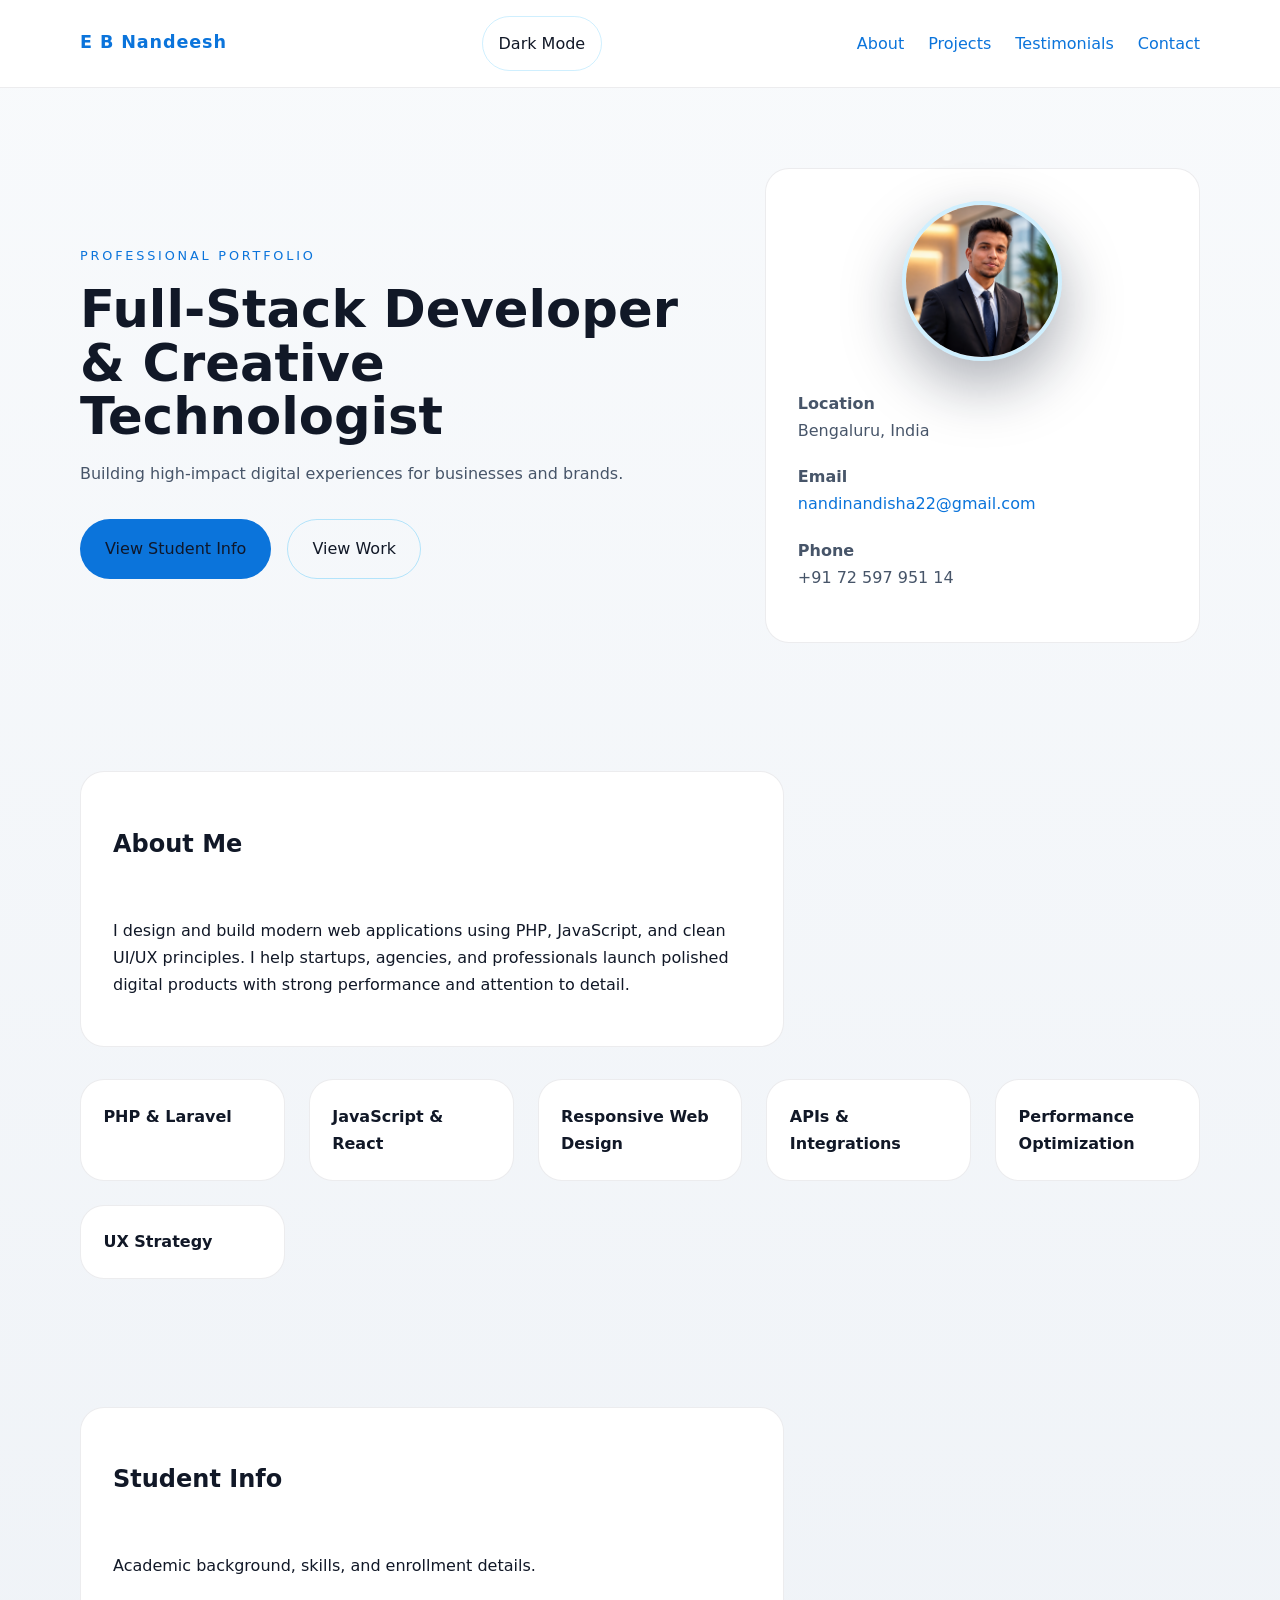
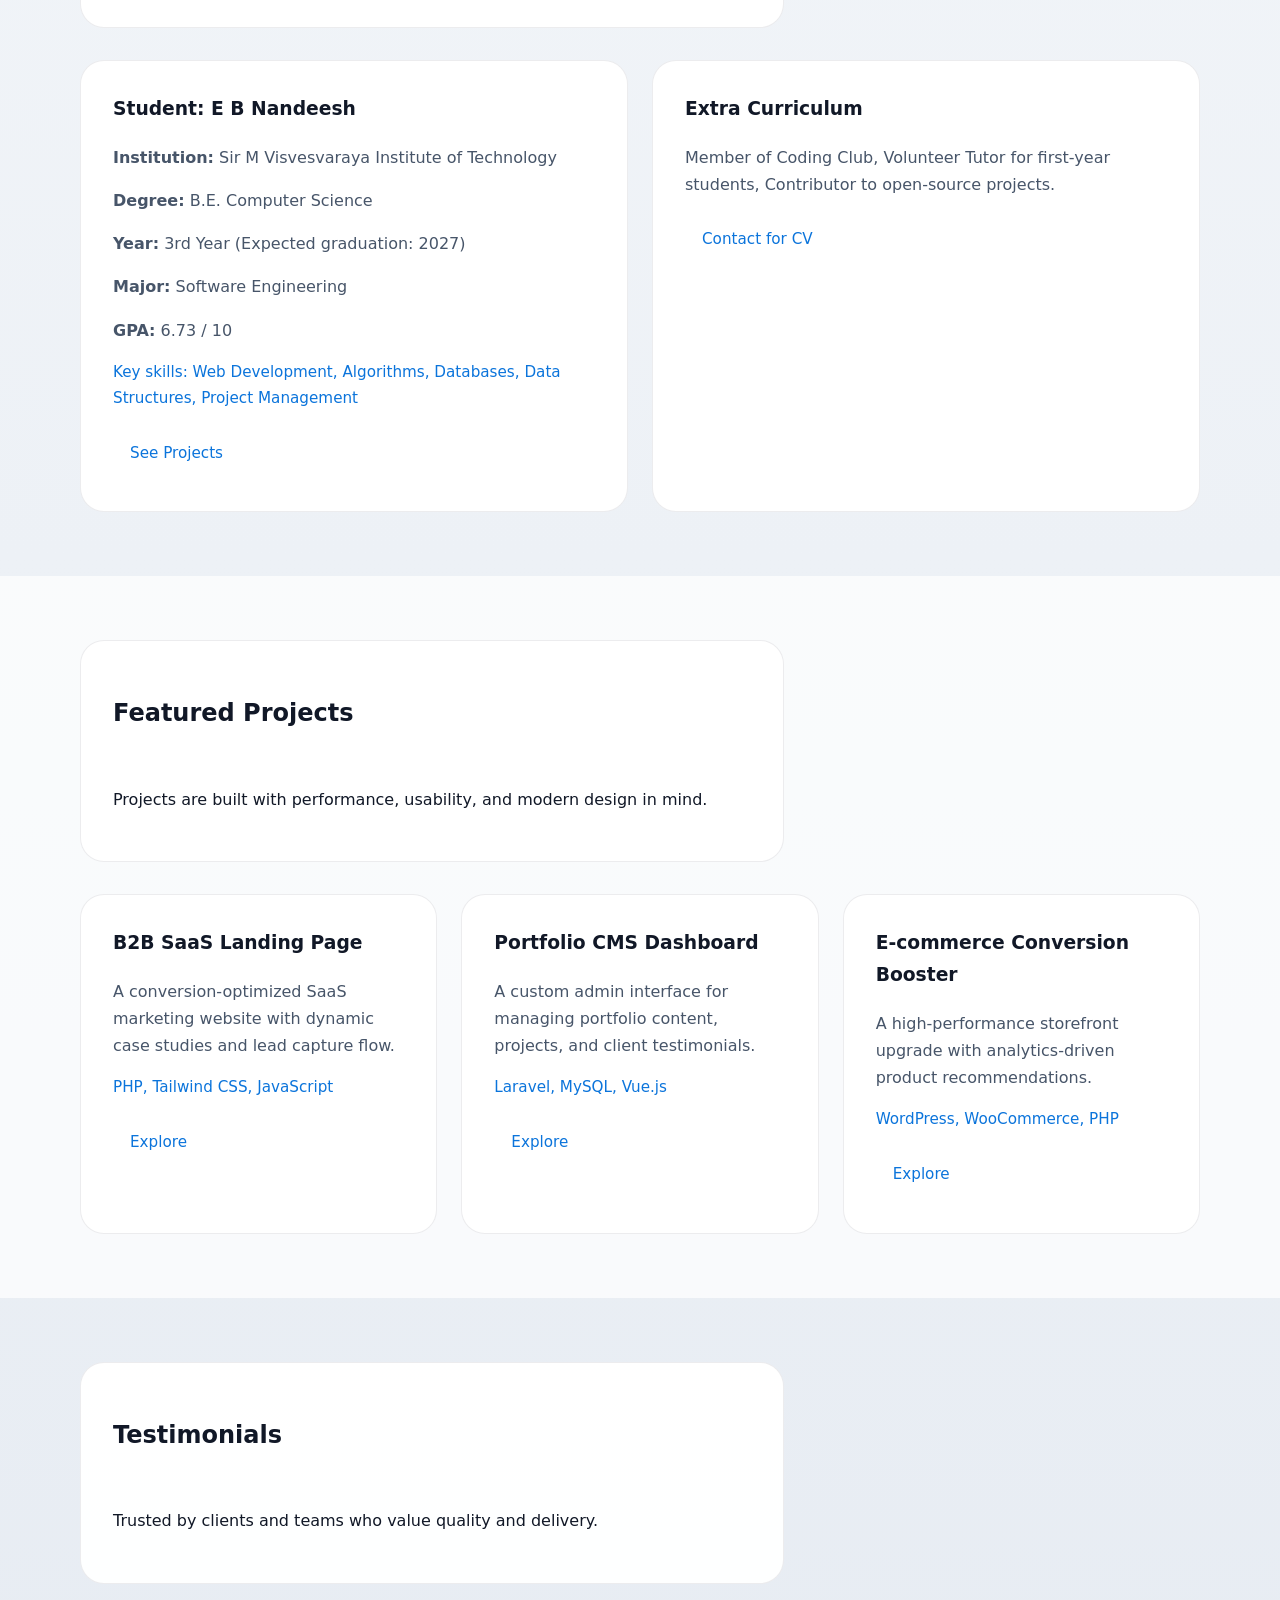
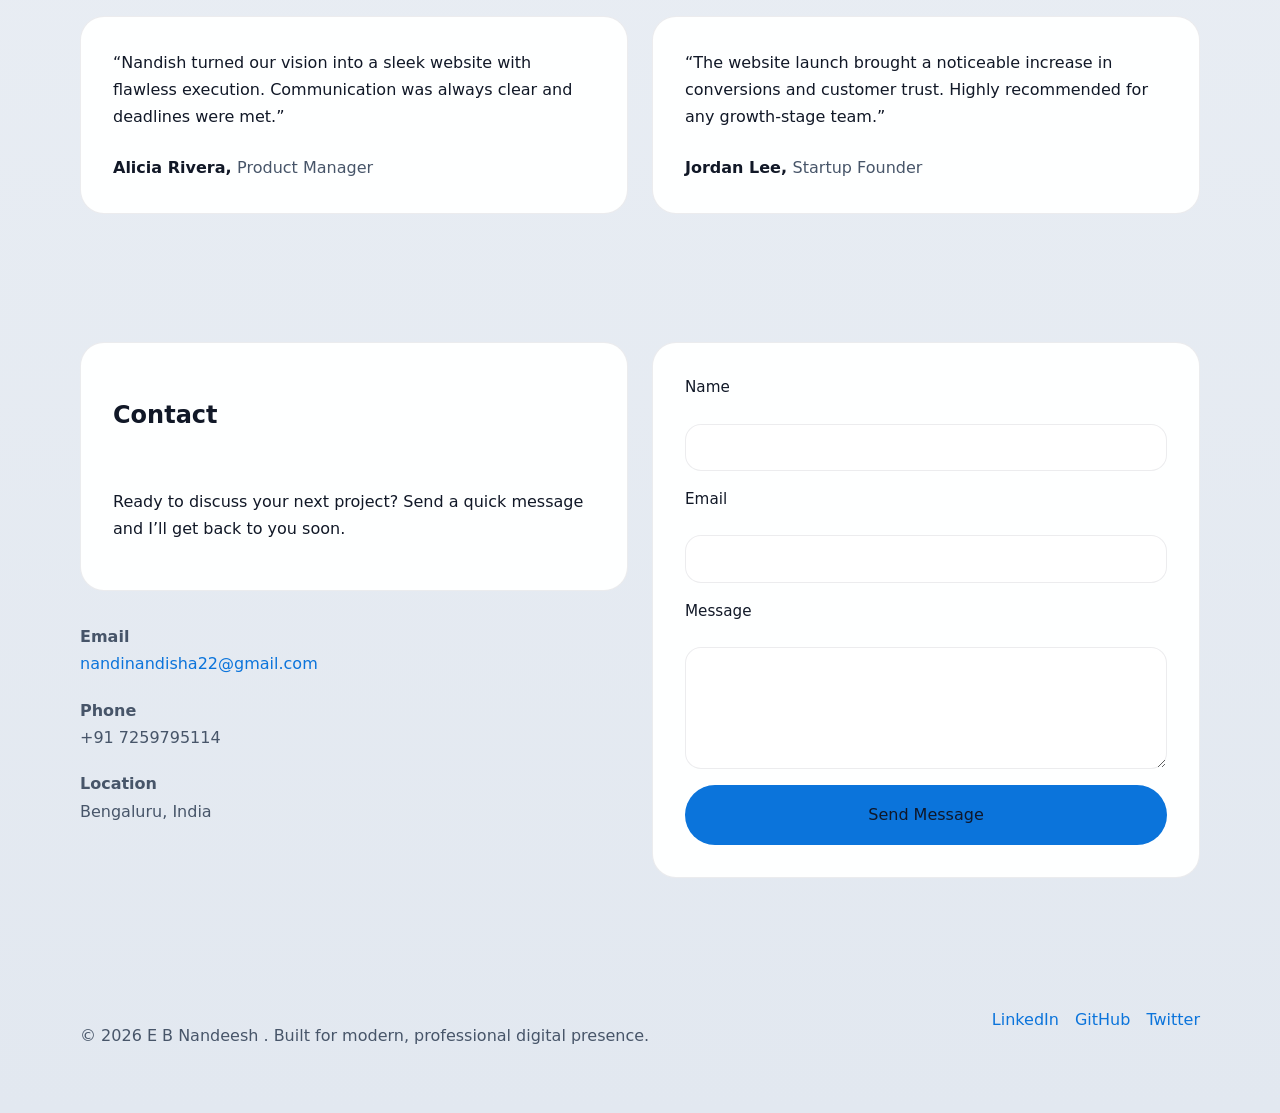
==== index.html @ 50dbe4fa "myportfolio" ====
<!DOCTYPE html>
<html lang="en">
<head>
    <meta charset="UTF-8">
    <meta name="viewport" content="width=device-width, initial-scale=1.0">
    <title>E B Nandeesh | Portfolio</title>
    <link rel="stylesheet" href="assets/css/style.css">
</head>
<body>
    <header class="site-header">
        <div class="container">
            <a class="brand" href="#home">E B Nandeesh</a>
            <button class="nav-toggle" id="navToggle">Menu</button>
            <button class="theme-toggle" id="themeToggle" type="button" aria-label="Toggle light and dark theme">Dark Mode</button>
            <nav class="site-nav" id="siteNav">
                <a href="#about">About</a>
                <a href="#projects">Projects</a>
                <a href="#testimonials">Testimonials</a>
                <a href="#contact">Contact</a>
            </nav>
        </div>
    </header>

    <main>
        <section class="hero" id="home">
            <div class="container hero-grid">
                <div>
                    <p class="eyebrow">Professional Portfolio</p>
                    <h1>Full-Stack Developer & Creative Technologist</h1>
                    <p class="lead">Building high-impact digital experiences for businesses and brands.</p>
                    <div class="hero-actions">
                        <a class="button button-primary" href="#student-info">View Student Info</a>
                        <a class="button button-outline" href="#projects">View Work</a>
                    </div>
                </div>
                <div class="hero-card">
                    <div class="hero-avatar">
                        <img src="assets/img/myprofile.png" alt="Profile picture of E B Nandeesh">
                    </div>
                    <p><strong>Location</strong><br>Bengaluru, India</p>
                    <p><strong>Email</strong><br><a href="mailto:nandinandisha22@gmail.com">nandinandisha22@gmail.com</a></p>
                    <p><strong>Phone</strong><br>+91 72 597 951 14</p>
                </div>
            </div>
        </section>

        <section class="section" id="about">
            <div class="container">
                <div class="section-heading">
                    <h2>About Me</h2>
                    <p>I design and build modern web applications using PHP, JavaScript, and clean UI/UX principles. I help startups, agencies, and professionals launch polished digital products with strong performance and attention to detail.</p>
                </div>
                <div class="skills-grid">
                    <article class="skill-card">PHP & Laravel</article>
                    <article class="skill-card">JavaScript & React</article>
                    <article class="skill-card">Responsive Web Design</article>
                    <article class="skill-card">APIs & Integrations</article>
                    <article class="skill-card">Performance Optimization</article>
                    <article class="skill-card">UX Strategy</article>
                </div>
            </div>
        </section>

        <section class="section" id="student-info">
            <div class="container">
                <div class="section-heading">
                    <h2>Student Info</h2>
                    <p>Academic background, skills, and enrollment details.</p>
                </div>
                <div class="project-grid">
                    <article class="project-card">
                        <h3>Student: E B Nandeesh</h3>
                        <p><strong>Institution:</strong> Sir M Visvesvaraya Institute of Technology</p>
                        <p><strong>Degree:</strong> B.E. Computer Science</p>
                        <p><strong>Year:</strong> 3rd Year (Expected graduation: 2027)</p>
                        <p><strong>Major:</strong> Software Engineering</p>
                        <p><strong>GPA:</strong> 6.73 / 10</p>
                        <p class="project-tech">Key skills: Web Development, Algorithms, Databases, Data Structures, Project Management</p>
                        <a class="button button-sm" href="#projects">See Projects</a>
                    </article>
                    <article class="project-card">
                        <h3>Extra Curriculum</h3>
                        <p>Member of Coding Club, Volunteer Tutor for first-year students, Contributor to open-source projects.</p>
                        <a class="button button-sm" href="#contact">Contact for CV</a>
                    </article>
                </div>
            </div>
        </section>

        <section class="section section-alt" id="projects">
            <div class="container">
                <div class="section-heading">
                    <h2>Featured Projects</h2>
                    <p>Projects are built with performance, usability, and modern design in mind.</p>
                </div>
                <div class="project-grid">
                    <article class="project-card">
                        <h3>B2B SaaS Landing Page</h3>
                        <p>A conversion-optimized SaaS marketing website with dynamic case studies and lead capture flow.</p>
                        <p class="project-tech">PHP, Tailwind CSS, JavaScript</p>
                        <a class="button button-sm" href="#projects">Explore</a>
                    </article>
                    <article class="project-card">
                        <h3>Portfolio CMS Dashboard</h3>
                        <p>A custom admin interface for managing portfolio content, projects, and client testimonials.</p>
                        <p class="project-tech">Laravel, MySQL, Vue.js</p>
                        <a class="button button-sm" href="#projects">Explore</a>
                    </article>
                    <article class="project-card">
                        <h3>E-commerce Conversion Booster</h3>
                        <p>A high-performance storefront upgrade with analytics-driven product recommendations.</p>
                        <p class="project-tech">WordPress, WooCommerce, PHP</p>
                        <a class="button button-sm" href="#projects">Explore</a>
                    </article>
                </div>
            </div>
        </section>

        <section class="section" id="testimonials">
            <div class="container">
                <div class="section-heading">
                    <h2>Testimonials</h2>
                    <p>Trusted by clients and teams who value quality and delivery.</p>
                </div>
                <div class="testimonial-grid">
                    <article class="testimonial-card">
                        <p class="quote">“Nandish turned our vision into a sleek website with flawless execution. Communication was always clear and deadlines were met.”</p>
                        <p class="author">Alicia Rivera, <span>Product Manager</span></p>
                    </article>
                    <article class="testimonial-card">
                        <p class="quote">“The website launch brought a noticeable increase in conversions and customer trust. Highly recommended for any growth-stage team.”</p>
                        <p class="author">Jordan Lee, <span>Startup Founder</span></p>
                    </article>
                </div>
            </div>
        </section>

        <section class="section section-contact" id="contact">
            <div class="container contact-grid">
                <div>
                    <div class="section-heading">
                        <h2>Contact</h2>
                        <p>Ready to discuss your next project? Send a quick message and I’ll get back to you soon.</p>
                    </div>
                    <div class="contact-info">
                        <p><strong>Email</strong><br><a href="mailto:nandinandisha22@gmail.com">nandinandisha22@gmail.com</a></p>
                        <p><strong>Phone</strong><br>+91 7259795114</p>
                        <p><strong>Location</strong><br>Bengaluru, India</p>
                    </div>
                </div>
                    <div class="contact-form-wrapper">
                    <div id="formMessage" class="form-alert" style="display:none"></div>
                    <form class="contact-form" id="contactForm" action="send_mail.php" method="post" novalidate>
                        <label for="name">Name</label>
                        <input type="text" id="name" name="name" required>

                        <label for="email">Email</label>
                        <input type="email" id="email" name="email" required>

                        <label for="message">Message</label>
                        <textarea id="message" name="message" rows="6" required></textarea>

                        <button class="button button-primary" type="submit">Send Message</button>
                    </form>
                </div>
            </div>
        </section>
    </main>

    <footer class="site-footer">
        <div class="container footer-grid">
            <p>&copy; 2026 E B Nandeesh . Built for modern, professional digital presence.</p>
            <nav class="footer-nav">
                <a href="https://www.linkedin.com/in/e-b-nandeesha-36435831b/" target="_blank" rel="noopener">LinkedIn</a>
                <a href="https://github.com/NandiNandish" target="_blank" rel="noopener">GitHub</a>
                <a href="https://twitter.com/nandish" target="_blank" rel="noopener">Twitter</a>
            </nav>
        </div>
    </footer>

    <script src="assets/js/script.js"></script>
</body>
</html>
---- assets/css/style.css ----
/* Portfolio Website Styles */
:root {
    --bg-gradient: linear-gradient(180deg, #0b1121 0%, #101a31 100%);
    --surface: #111827;
    --surface-rgb: 17, 24, 39;
    --surface-alt: #151f38;
    --surface-alt-rgb: 21, 31, 56;
    --text: #f8fafc;
    --muted: #94a3b8;
    --primary: #38bdf8;
    --primary-dark: #0ea5e9;
    --border: rgba(148, 163, 184, 0.18);
    --radius: 24px;
}

body.light {
    --bg-gradient: linear-gradient(180deg, #f8fafc 0%, #e2e8f0 100%);
    --surface: #ffffff;
    --surface-rgb: 255, 255, 255;
    --surface-alt: #f4f7fb;
    --surface-alt-rgb: 244, 247, 251;
    --text: #111827;
    --muted: #475569;
    --primary: #0b74db;
    --primary-dark: #0a66c2;
    --border: rgba(15, 23, 42, 0.08);
}

* {
    box-sizing: border-box;
}

body {
    margin: 0;
    font-family: Inter, system-ui, -apple-system, BlinkMacSystemFont, 'Segoe UI', sans-serif;
    background: var(--bg-gradient);
    color: var(--text);
    line-height: 1.7;
}

a {
    color: var(--primary);
    text-decoration: none;
}

a:hover {
    text-decoration: underline;
}

button, .button {
    font: inherit;
}

.container {
    width: min(1120px, calc(100% - 2rem));
    margin: 0 auto;
}

.site-header {
    position: sticky;
    top: 0;
    z-index: 20;
    background: rgba(var(--surface-rgb), 0.92);
    backdrop-filter: blur(18px);
    border-bottom: 1px solid var(--border);
}

.site-header .container {
    display: flex;
    align-items: center;
    justify-content: space-between;
    gap: 1rem;
    padding: 1rem 0;
}

.brand {
    font-size: 1.1rem;
    font-weight: 700;
    letter-spacing: 0.05em;
}

.site-nav {
    display: flex;
    align-items: center;
    gap: 1.5rem;
}

.theme-toggle {
    border: 1px solid rgba(56, 189, 248, 0.24);
    background: transparent;
    color: var(--text);
    border-radius: 999px;
    padding: 0.8rem 1rem;
    cursor: pointer;
    transition: background-color 0.2s ease, color 0.2s ease, border-color 0.2s ease;
}

.theme-toggle:hover {
    background: rgba(56, 189, 248, 0.12);
}

.nav-toggle {
    display: none;
    border: none;
    background: transparent;
    color: var(--text);
    font-size: 0.95rem;
    cursor: pointer;
}

.hero {
    padding: 5rem 0 4rem;
}

.hero-grid {
    display: grid;
    gap: 2rem;
    grid-template-columns: 1.5fr 1fr;
    align-items: center;
}

.eyebrow {
    text-transform: uppercase;
    letter-spacing: 0.22em;
    color: var(--primary);
    font-size: 0.8rem;
    margin-bottom: 1rem;
}

h1 {
    margin: 0 0 1rem;
    font-size: clamp(2.5rem, 4vw, 4.5rem);
    line-height: 1.05;
}

.lead {
    max-width: 44rem;
    color: var(--muted);
}

.hero-actions {
    display: flex;
    flex-wrap: wrap;
    gap: 1rem;
    margin-top: 2rem;
}

.button {
    display: inline-flex;
    align-items: center;
    justify-content: center;
    padding: 0.95rem 1.5rem;
    border-radius: 999px;
    border: 1px solid transparent;
    transition: transform 0.2s ease, background-color 0.2s ease, border-color 0.2s ease;
}

.button:hover {
    transform: translateY(-1px);
}

.button-primary {
    background: var(--primary);
    color: #0f172a;
}

.button-outline {
    color: var(--text);
    border-color: rgba(56, 189, 248, 0.35);
}

.button-sm {
    padding: 0.75rem 1rem;
    font-size: 0.95rem;
}

.hero-card,
.section-heading,
.skill-card,
.project-card,
.testimonial-card,
.contact-form-wrapper {
    background: rgba(var(--surface-rgb), 0.96);
    border: 1px solid var(--border);
    border-radius: var(--radius);
    padding: 2rem;
}

.hero-avatar {
    display: flex;
    justify-content: center;
    margin-bottom: 1.8rem;
}

.hero-avatar img {
    width: 160px;
    height: 160px;
    border-radius: 50%;
    object-fit: cover;
    border: 4px solid rgba(56, 189, 248, 0.24);
    box-shadow: 0 24px 60px rgba(15, 23, 42, 0.35);
}

.hero-card p,
.contact-info p {
    margin: 0 0 1.2rem;
    color: var(--muted);
}

.section {
    padding: 4rem 0;
}

.section-alt {
    background: rgba(var(--surface-rgb), 0.72);
}

.section-heading {
    display: grid;
    gap: 1rem;
    max-width: 44rem;
    margin-bottom: 2rem;
}

.skills-grid,
.project-grid,
.testimonial-grid,
.contact-grid {
    display: grid;
    gap: 1.5rem;
}

.skills-grid {
    grid-template-columns: repeat(auto-fit, minmax(180px, 1fr));
}

.skill-card {
    padding: 1.4rem;
    font-weight: 600;
}

.project-grid {
    grid-template-columns: repeat(auto-fit, minmax(240px, 1fr));
}

.project-card h3 {
    margin-top: 0;
}

.project-card p:not(.project-tech) {
    color: var(--muted);
}

.project-tech {
    margin: 1rem 0;
    color: var(--primary);
    font-size: 0.95rem;
}

.testimonial-grid {
    grid-template-columns: repeat(auto-fit, minmax(240px, 1fr));
}

.testimonial-card .quote {
    margin: 0 0 1.5rem;
    color: var(--text);
}

.author {
    margin: 0;
    font-weight: 700;
    color: var(--text);
}

.author span {
    color: var(--muted);
    font-weight: 400;
}

.section-contact {
    padding-bottom: 6rem;
}

.contact-grid {
    grid-template-columns: 1fr 1fr;
    align-items: start;
}

.contact-form {
    display: grid;
    gap: 1rem;
}

.contact-form label {
    font-size: 0.95rem;
    margin-bottom: 0.4rem;
    display: block;
}

.contact-form input,
.contact-form textarea {
    width: 100%;
    border: 1px solid var(--border);
    border-radius: 16px;
    padding: 0.95rem 1rem;
    background: rgba(var(--surface-rgb), 0.9);
    color: var(--text);
}

.contact-form textarea {
    resize: vertical;
}

.form-alert {
    padding: 1rem 1.2rem;
    border-radius: 18px;
    margin-bottom: 1.2rem;
}

.form-alert.success {
    background: rgba(34, 197, 94, 0.15);
    border: 1px solid rgba(34, 197, 94, 0.35);
}

.form-alert.error {
    background: rgba(239, 68, 68, 0.12);
    border: 1px solid rgba(239, 68, 68, 0.28);
}

.site-footer {
    padding: 2rem 0 3rem;
}

.footer-grid {
    display: flex;
    flex-wrap: wrap;
    justify-content: space-between;
    gap: 1rem;
    color: var(--muted);
}

.footer-nav {
    display: flex;
    flex-wrap: wrap;
    gap: 1rem;
}

@media (max-width: 900px) {
    .hero-grid,
    .contact-grid {
        grid-template-columns: 1fr;
    }
}

@media (max-width: 720px) {
    .site-nav {
        position: absolute;
        top: 100%;
        right: 0;
        left: 0;
        background: rgba(var(--surface-rgb), 0.98);
        flex-direction: column;
        padding: 1rem 1.5rem;
        gap: 1rem;
        transform: translateY(-100%);
        opacity: 0;
        pointer-events: none;
        transition: transform 0.25s ease, opacity 0.25s ease;
    }

    .site-nav.active {
        transform: translateY(0);
        opacity: 1;
        pointer-events: auto;
    }

    .nav-toggle {
        display: inline-flex;
    }
}
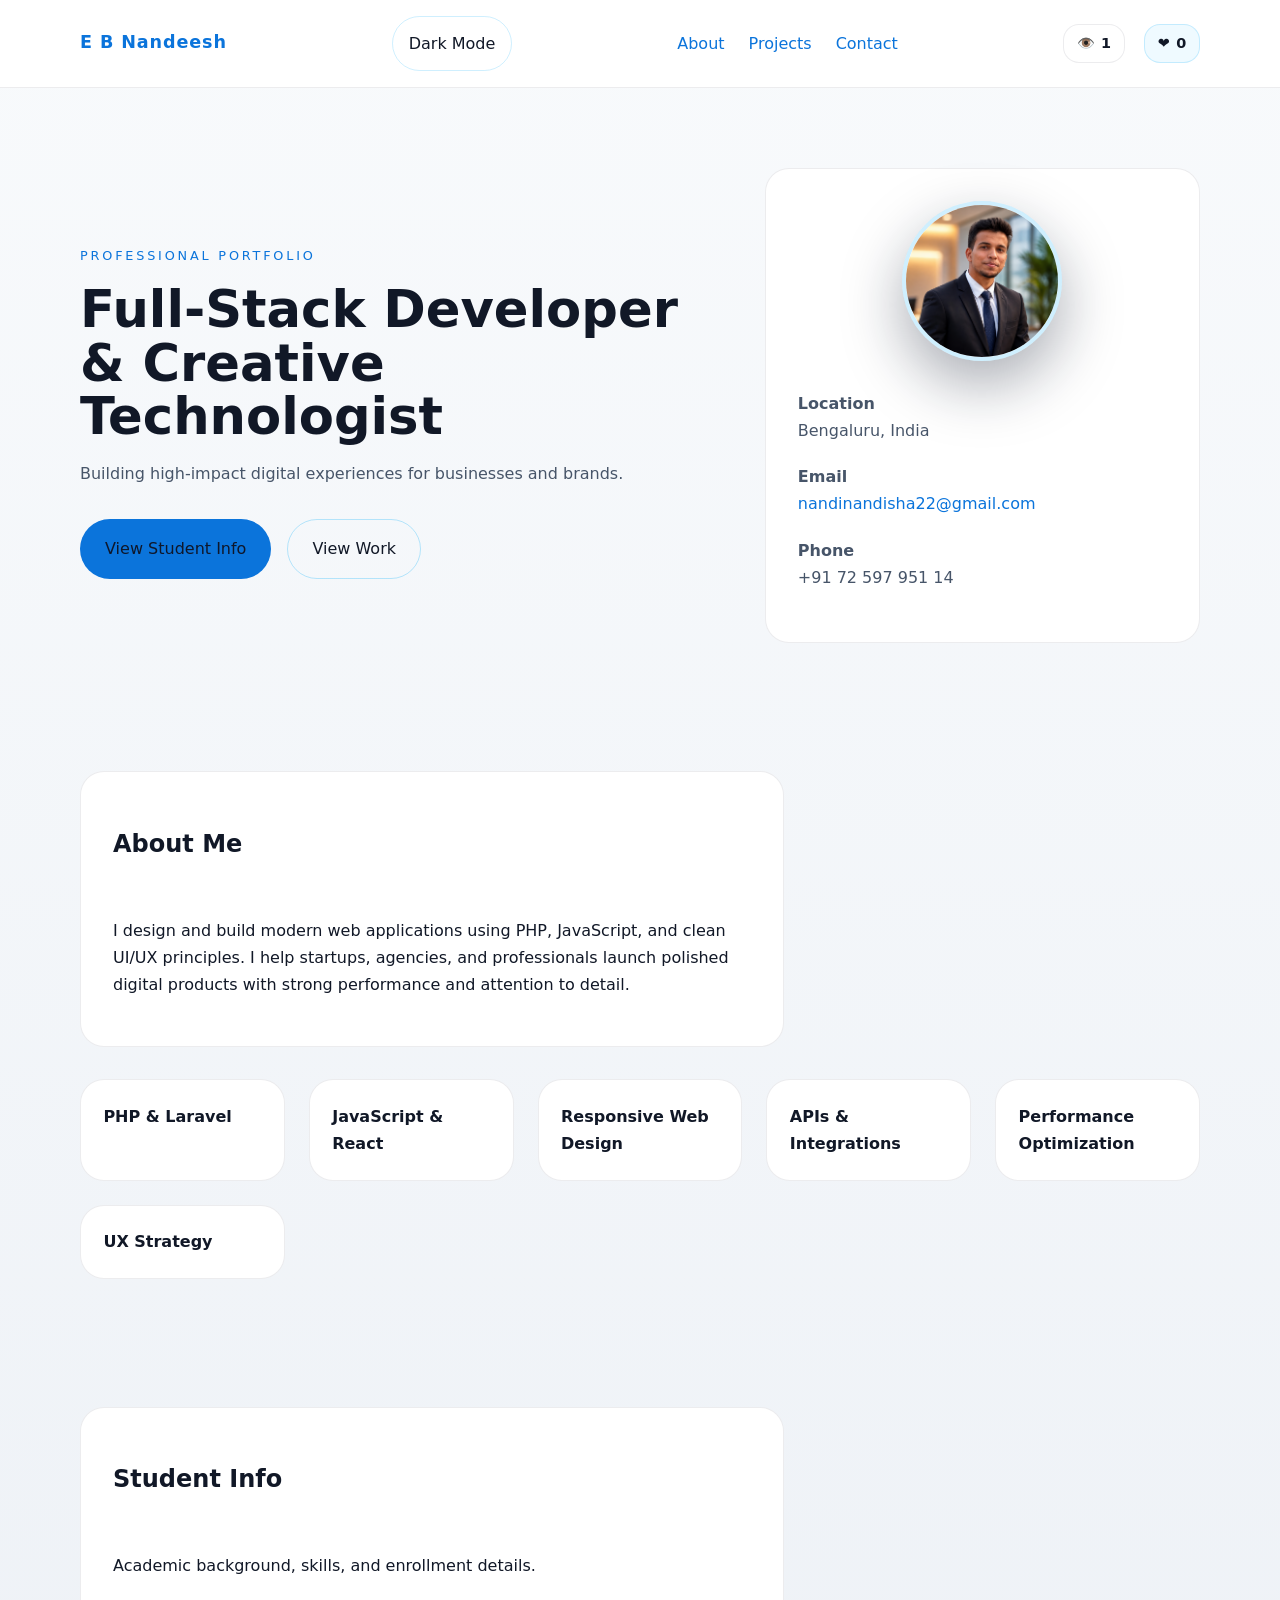
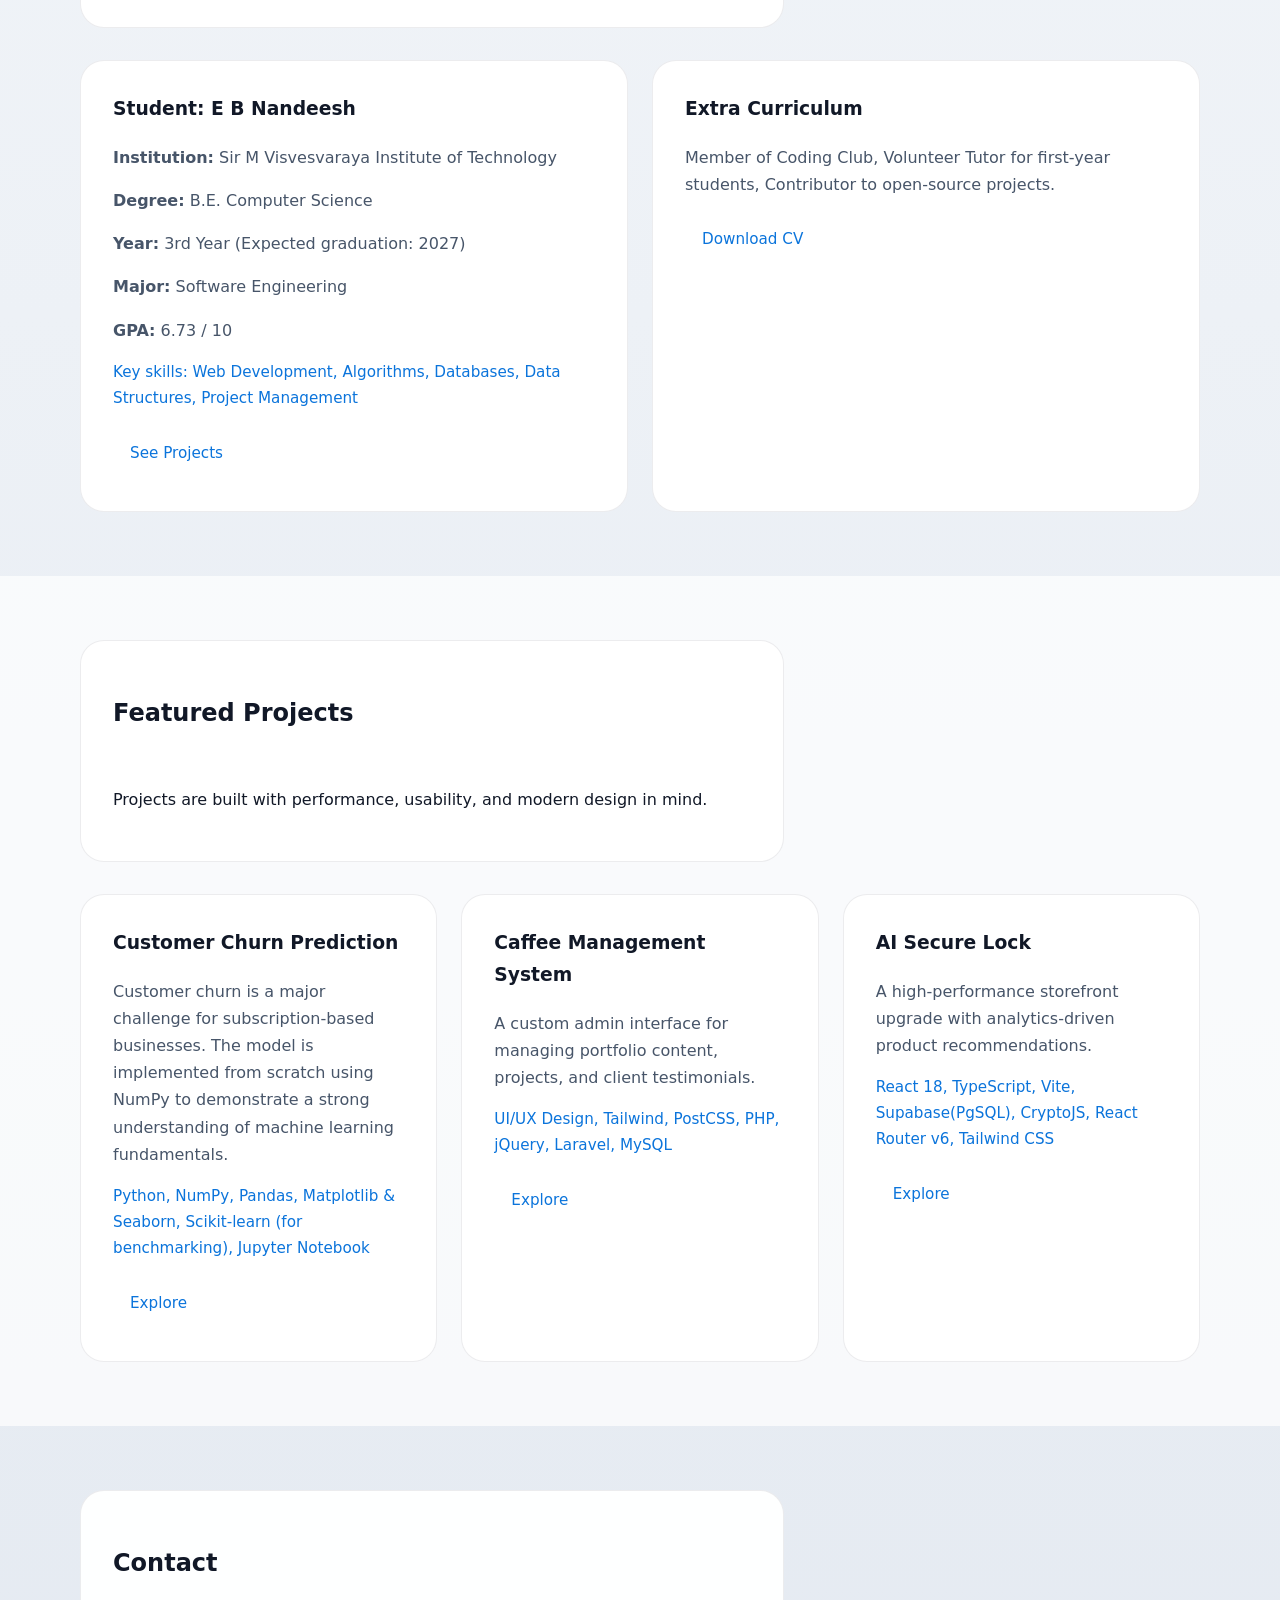
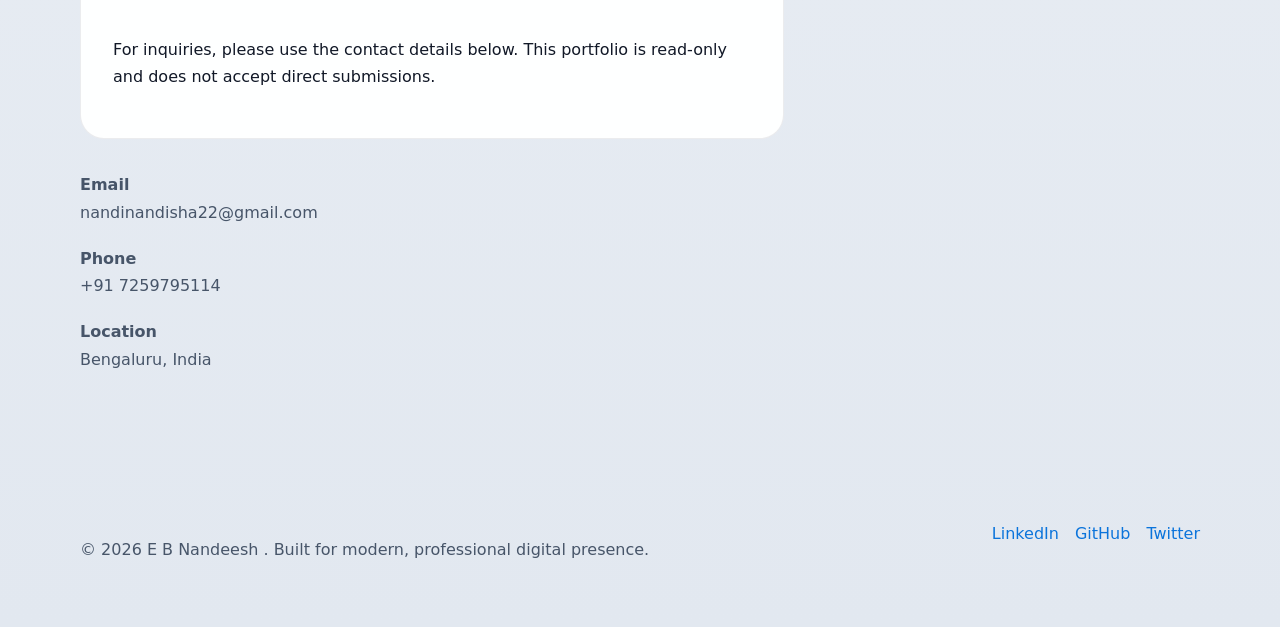
==== commit 73fc5839: "updated_details" ====
--- a/index.html
+++ b/index.html
@@ -15,9 +15,12 @@
             <nav class="site-nav" id="siteNav">
                 <a href="#about">About</a>
                 <a href="#projects">Projects</a>
-                <a href="#testimonials">Testimonials</a>
                 <a href="#contact">Contact</a>
             </nav>
+            <div class="header-stats">
+                <span class="stat-item">👁️ <span id="viewCount">0</span></span>
+                <button class="stat-item stat-button" id="likeButton" type="button" aria-label="Like this portfolio">❤️ <span id="likeCount">0</span></button>
+            </div>
         </div>
     </header>
 
@@ -81,7 +84,7 @@
                     <article class="project-card">
                         <h3>Extra Curriculum</h3>
                         <p>Member of Coding Club, Volunteer Tutor for first-year students, Contributor to open-source projects.</p>
-                        <a class="button button-sm" href="#contact">Contact for CV</a>
+                        <a class="button button-sm" href="assets/files/CV.pdf" target="_blank" rel="noopener">Download CV</a>
                     </article>
                 </div>
             </div>
@@ -95,73 +98,39 @@
                 </div>
                 <div class="project-grid">
                     <article class="project-card">
-                        <h3>B2B SaaS Landing Page</h3>
-                        <p>A conversion-optimized SaaS marketing website with dynamic case studies and lead capture flow.</p>
-                        <p class="project-tech">PHP, Tailwind CSS, JavaScript</p>
-                        <a class="button button-sm" href="#projects">Explore</a>
+                        <h3>Customer Churn Prediction</h3>
+                        <p>Customer churn is a major challenge for subscription-based businesses. The model is implemented from scratch using NumPy to demonstrate a strong understanding of machine learning fundamentals.</p>
+                        <p class="project-tech">Python, NumPy, Pandas, Matplotlib & Seaborn, Scikit-learn (for benchmarking), Jupyter Notebook</p>
+                        <a class="button button-sm" href="https://github.com/NandiNandish/Customer_Churn_Prediction" target="_blank" rel="noopener noreferrer">Explore</a>
                     </article>
                     <article class="project-card">
-                        <h3>Portfolio CMS Dashboard</h3>
+                        <h3>Caffee Management System</h3>
                         <p>A custom admin interface for managing portfolio content, projects, and client testimonials.</p>
-                        <p class="project-tech">Laravel, MySQL, Vue.js</p>
-                        <a class="button button-sm" href="#projects">Explore</a>
+                        <p class="project-tech">UI/UX Design, Tailwind, PostCSS, PHP, jQuery, Laravel, MySQL</p>
+                        <a class="button button-sm" href="https://github.com/NandiNandish/Caffee-Management-System" target="_blank" rel="noopener noreferrer">Explore</a>
                     </article>
                     <article class="project-card">
-                        <h3>E-commerce Conversion Booster</h3>
+                        <h3>AI Secure Lock</h3>
                         <p>A high-performance storefront upgrade with analytics-driven product recommendations.</p>
-                        <p class="project-tech">WordPress, WooCommerce, PHP</p>
-                        <a class="button button-sm" href="#projects">Explore</a>
+                        <p class="project-tech">React 18, TypeScript, Vite, Supabase(PgSQL), CryptoJS, React Router v6, Tailwind CSS</p>
+                        <a class="button button-sm" href="https://github.com/NandiNandish/AI-Secure-Lock" target="_blank" rel="noopener noreferrer">Explore</a>
                     </article>
                 </div>
             </div>
         </section>
 
-        <section class="section" id="testimonials">
+        <!-- Testimonials removed: static, read-only portfolio now -->
+
+        <section class="section section-contact" id="contact">
             <div class="container">
                 <div class="section-heading">
-                    <h2>Testimonials</h2>
-                    <p>Trusted by clients and teams who value quality and delivery.</p>
+                    <h2>Contact</h2>
+                    <p>For inquiries, please use the contact details below. This portfolio is read-only and does not accept direct submissions.</p>
                 </div>
-                <div class="testimonial-grid">
-                    <article class="testimonial-card">
-                        <p class="quote">“Nandish turned our vision into a sleek website with flawless execution. Communication was always clear and deadlines were met.”</p>
-                        <p class="author">Alicia Rivera, <span>Product Manager</span></p>
-                    </article>
-                    <article class="testimonial-card">
-                        <p class="quote">“The website launch brought a noticeable increase in conversions and customer trust. Highly recommended for any growth-stage team.”</p>
-                        <p class="author">Jordan Lee, <span>Startup Founder</span></p>
-                    </article>
-                </div>
-            </div>
-        </section>
-
-        <section class="section section-contact" id="contact">
-            <div class="container contact-grid">
-                <div>
-                    <div class="section-heading">
-                        <h2>Contact</h2>
-                        <p>Ready to discuss your next project? Send a quick message and I’ll get back to you soon.</p>
-                    </div>
-                    <div class="contact-info">
-                        <p><strong>Email</strong><br><a href="mailto:nandinandisha22@gmail.com">nandinandisha22@gmail.com</a></p>
-                        <p><strong>Phone</strong><br>+91 7259795114</p>
-                        <p><strong>Location</strong><br>Bengaluru, India</p>
-                    </div>
-                </div>
-                    <div class="contact-form-wrapper">
-                    <div id="formMessage" class="form-alert" style="display:none"></div>
-                    <form class="contact-form" id="contactForm" action="send_mail.php" method="post" novalidate>
-                        <label for="name">Name</label>
-                        <input type="text" id="name" name="name" required>
-
-                        <label for="email">Email</label>
-                        <input type="email" id="email" name="email" required>
-
-                        <label for="message">Message</label>
-                        <textarea id="message" name="message" rows="6" required></textarea>
-
-                        <button class="button button-primary" type="submit">Send Message</button>
-                    </form>
+                <div class="contact-info" style="max-width:720px;">
+                    <p><strong>Email</strong><br>nandinandisha22@gmail.com</p>
+                    <p><strong>Phone</strong><br>+91 7259795114</p>
+                    <p><strong>Location</strong><br>Bengaluru, India</p>
                 </div>
             </div>
         </section>
--- a/assets/css/style.css
+++ b/assets/css/style.css
@@ -73,6 +73,38 @@
     padding: 1rem 0;
 }
 
+.header-stats {
+    display: flex;
+    gap: 1.2rem;
+    align-items: center;
+    font-size: 0.9rem;
+    color: var(--muted);
+}
+
+.stat-item {
+    display: flex;
+    align-items: center;
+    gap: 0.4rem;
+    padding: 0.4rem 0.8rem;
+    border-radius: 16px;
+    background: rgba(var(--surface-rgb), 0.5);
+    border: 1px solid var(--border);
+    font-weight: 600;
+    color: var(--text);
+}
+
+.stat-button {
+    border: 1px solid rgba(56, 189, 248, 0.24);
+    background: rgba(56, 189, 248, 0.08);
+    cursor: pointer;
+    transition: background-color 0.2s ease, border-color 0.2s ease, transform 0.2s ease;
+}
+
+.stat-button:hover {
+    background: rgba(56, 189, 248, 0.16);
+    border-color: var(--primary);
+}
+
 .brand {
     font-size: 1.1rem;
     font-weight: 700;
@@ -349,6 +381,10 @@
     .hero-grid,
     .contact-grid {
         grid-template-columns: 1fr;
+    }
+
+    .header-stats {
+        display: none;
     }
 }
 
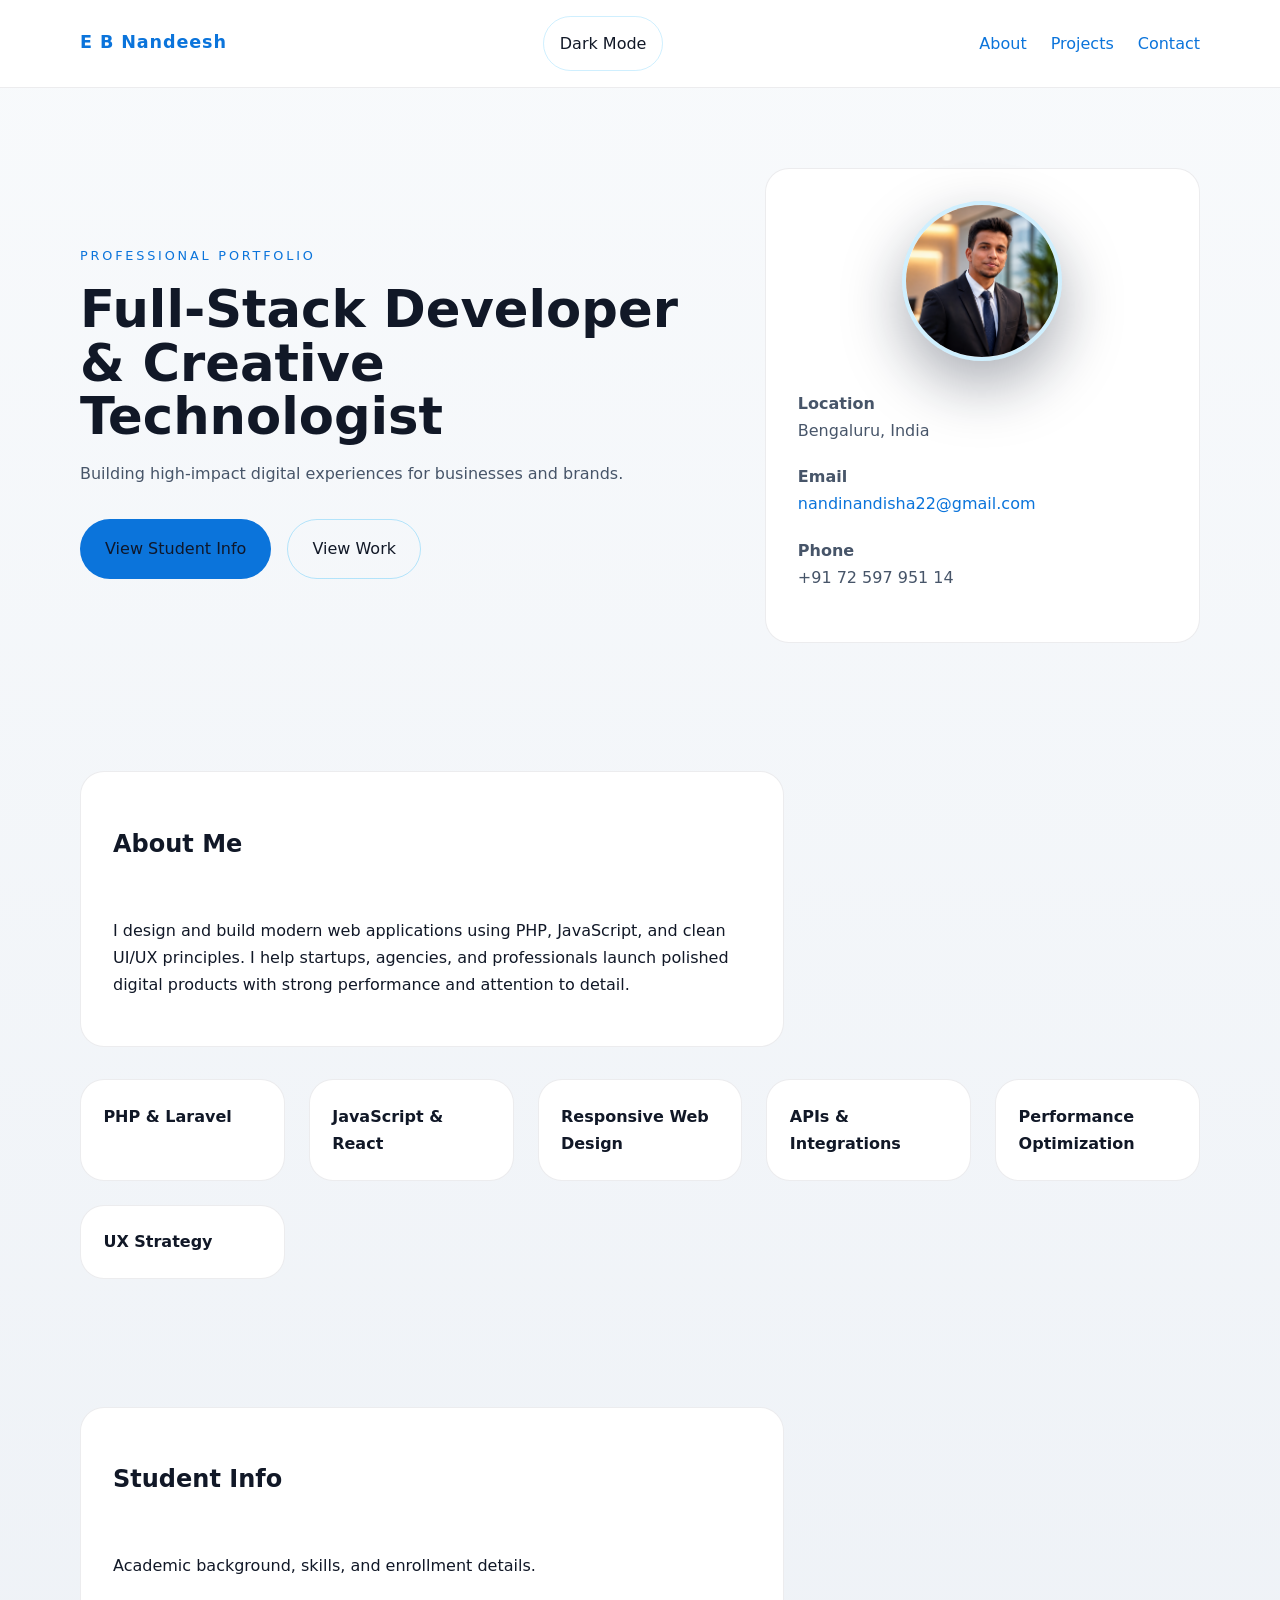
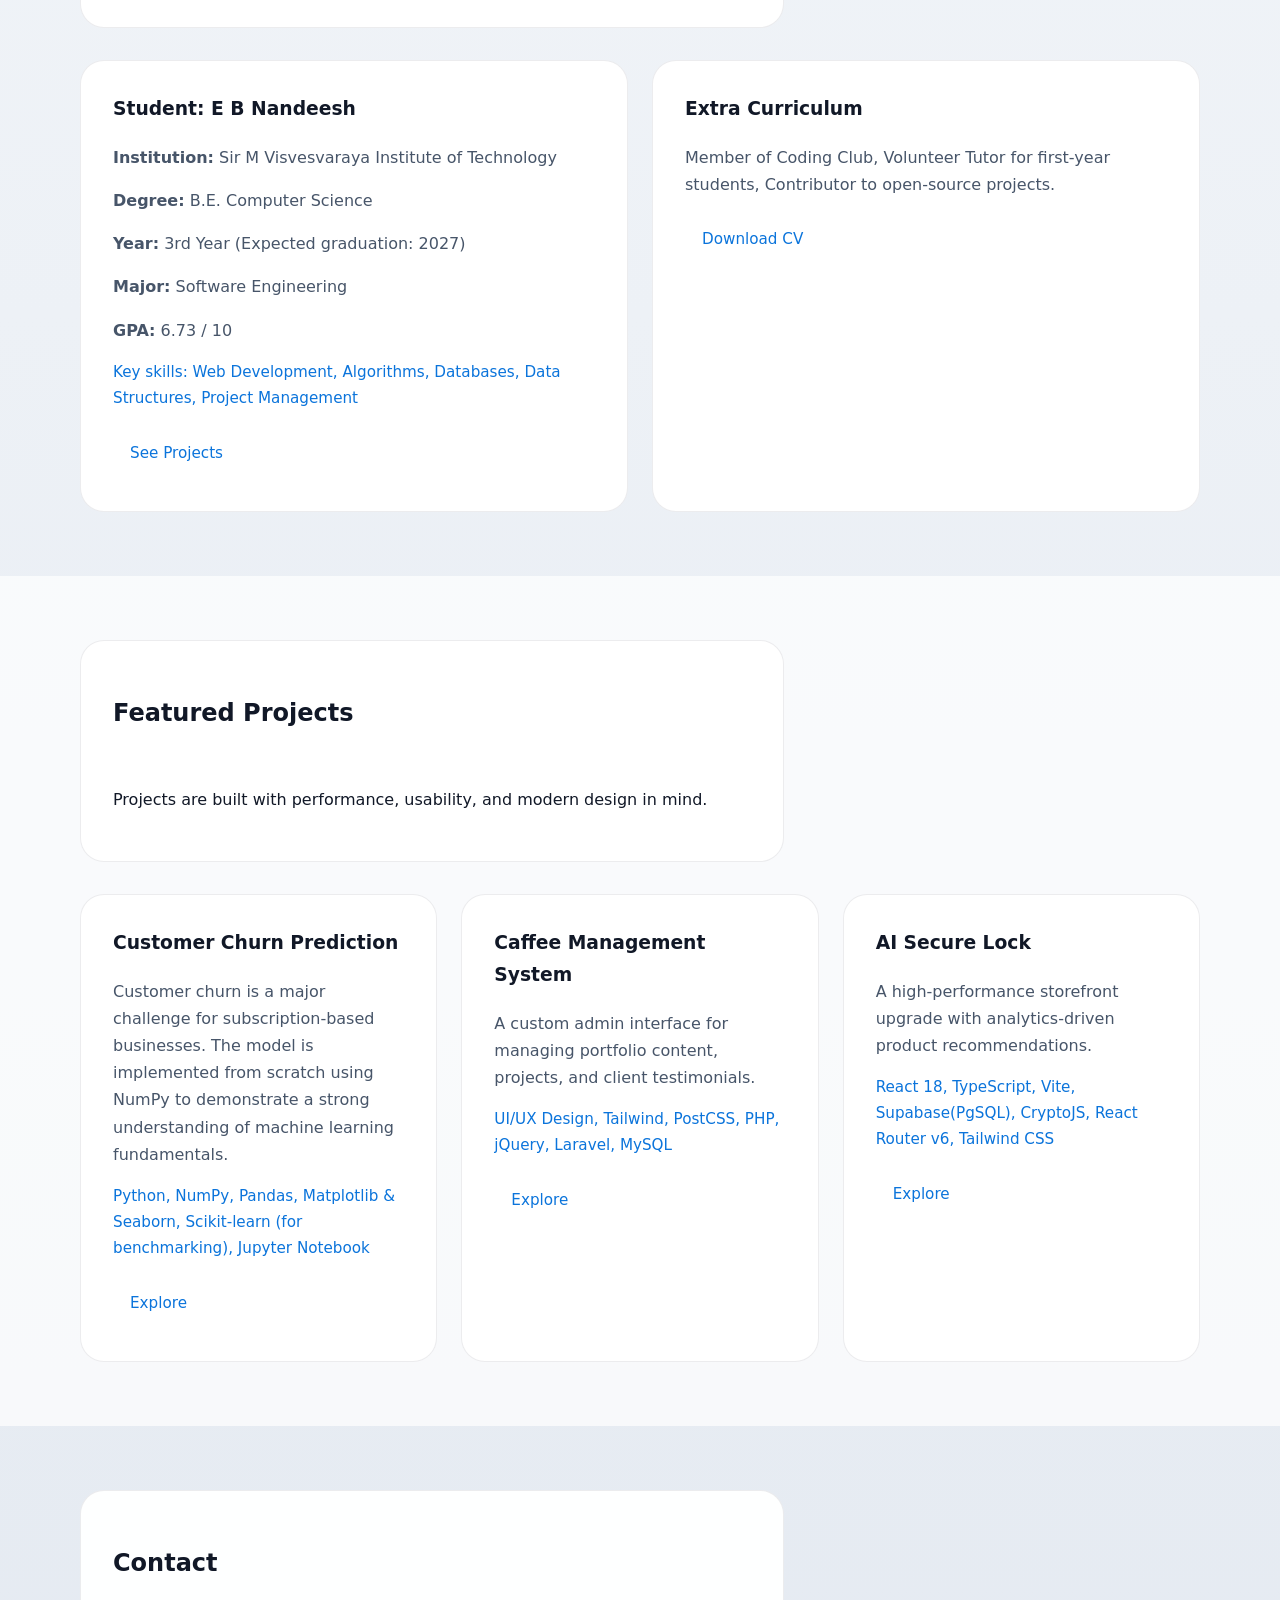
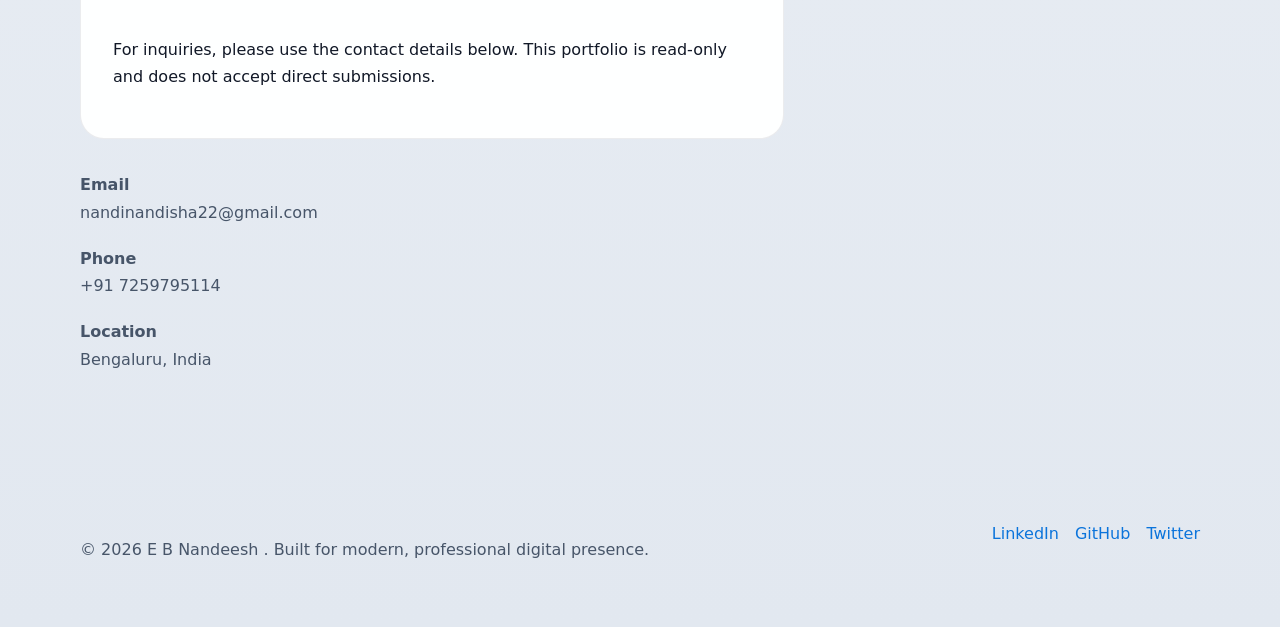
==== commit f5c66910: "Remove header-stats div from index.html Removed header statistics section from the HTML." ====
--- a/index.html
+++ b/index.html
@@ -17,10 +17,6 @@
                 <a href="#projects">Projects</a>
                 <a href="#contact">Contact</a>
             </nav>
-            <div class="header-stats">
-                <span class="stat-item">👁️ <span id="viewCount">0</span></span>
-                <button class="stat-item stat-button" id="likeButton" type="button" aria-label="Like this portfolio">❤️ <span id="likeCount">0</span></button>
-            </div>
         </div>
     </header>
 
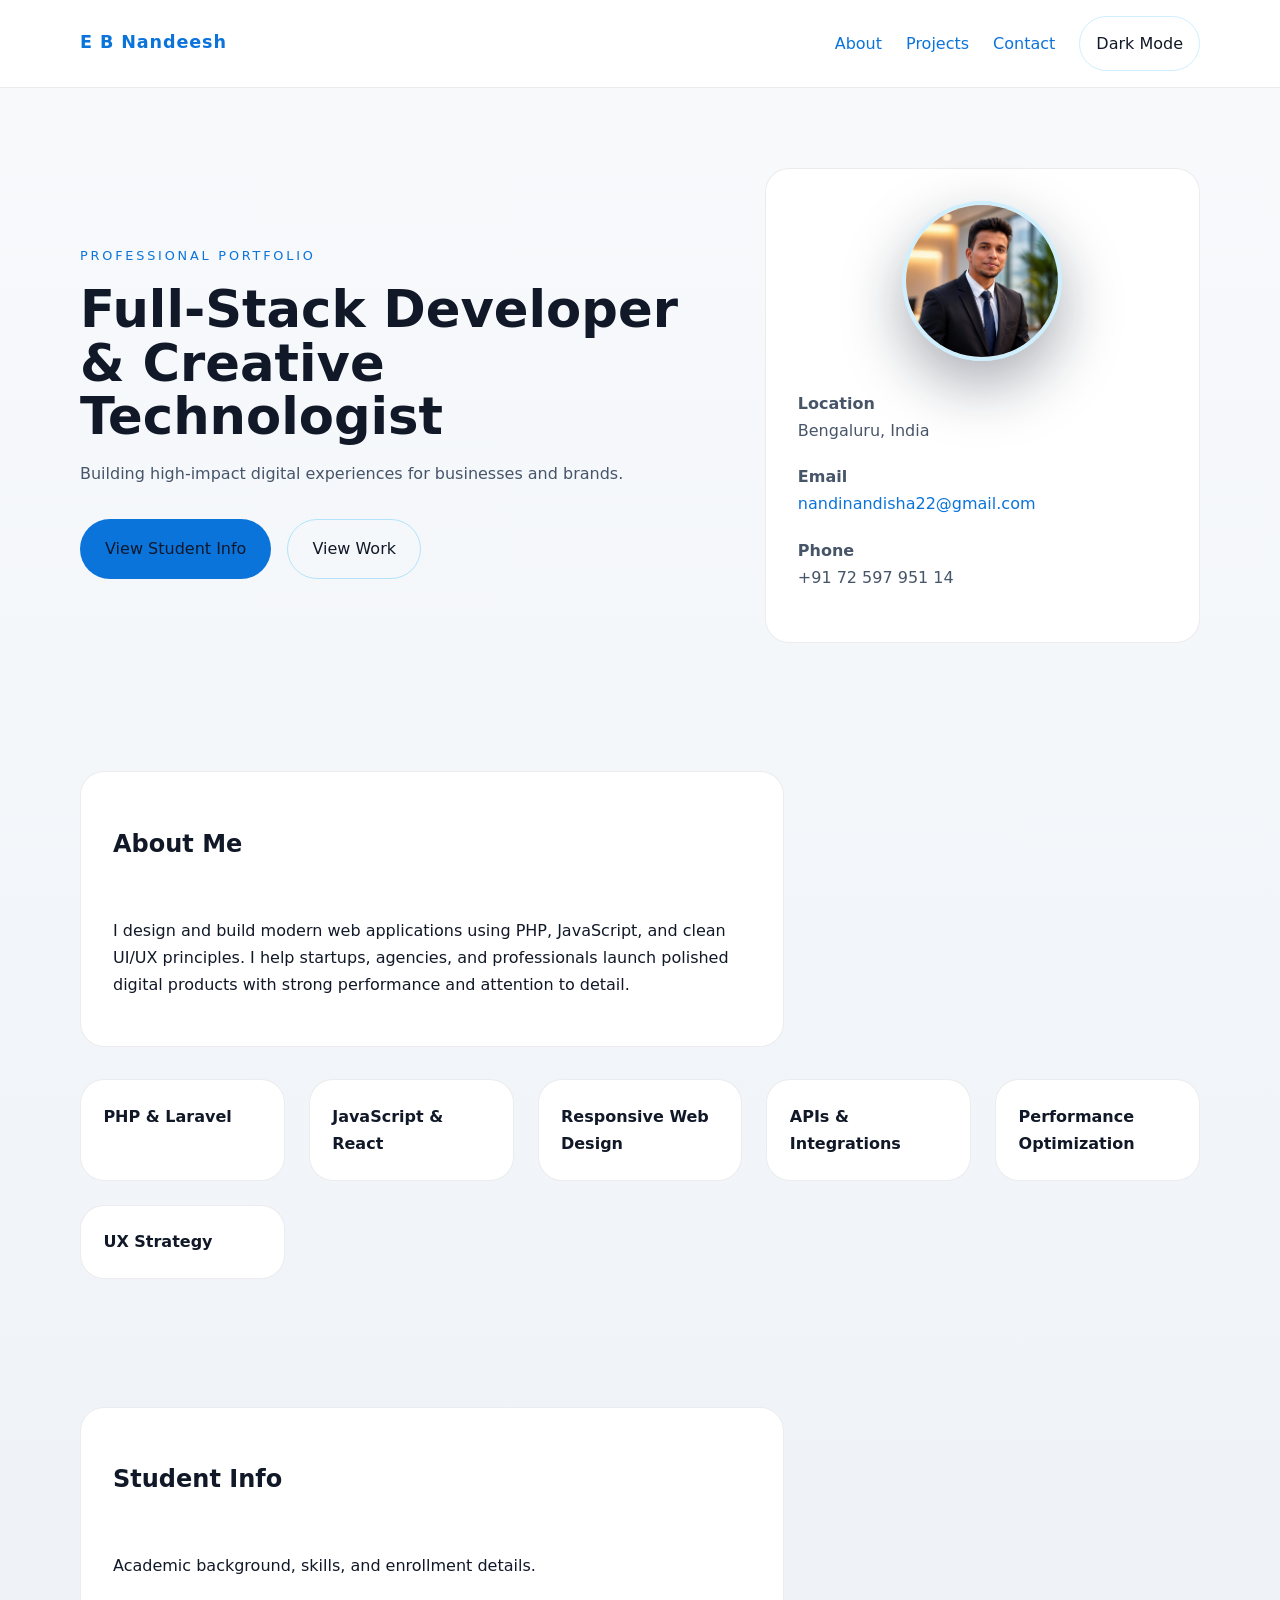
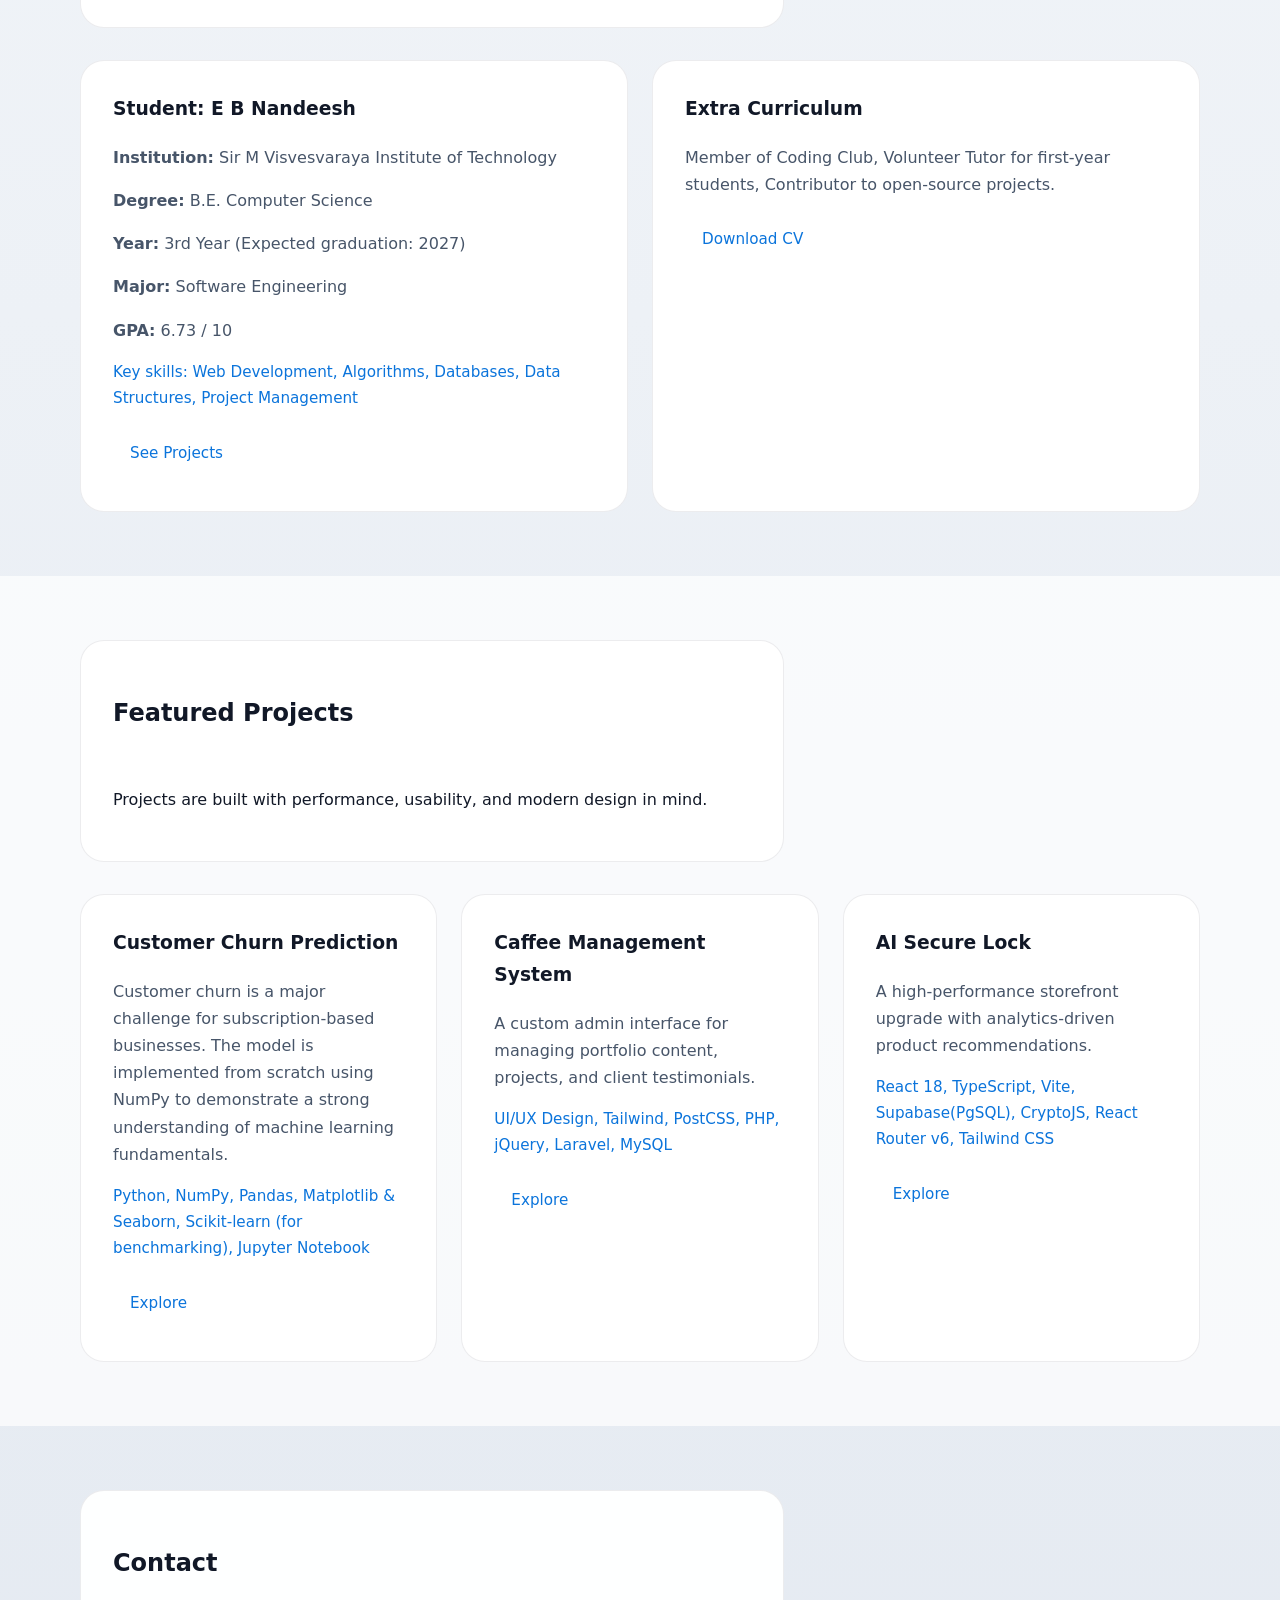
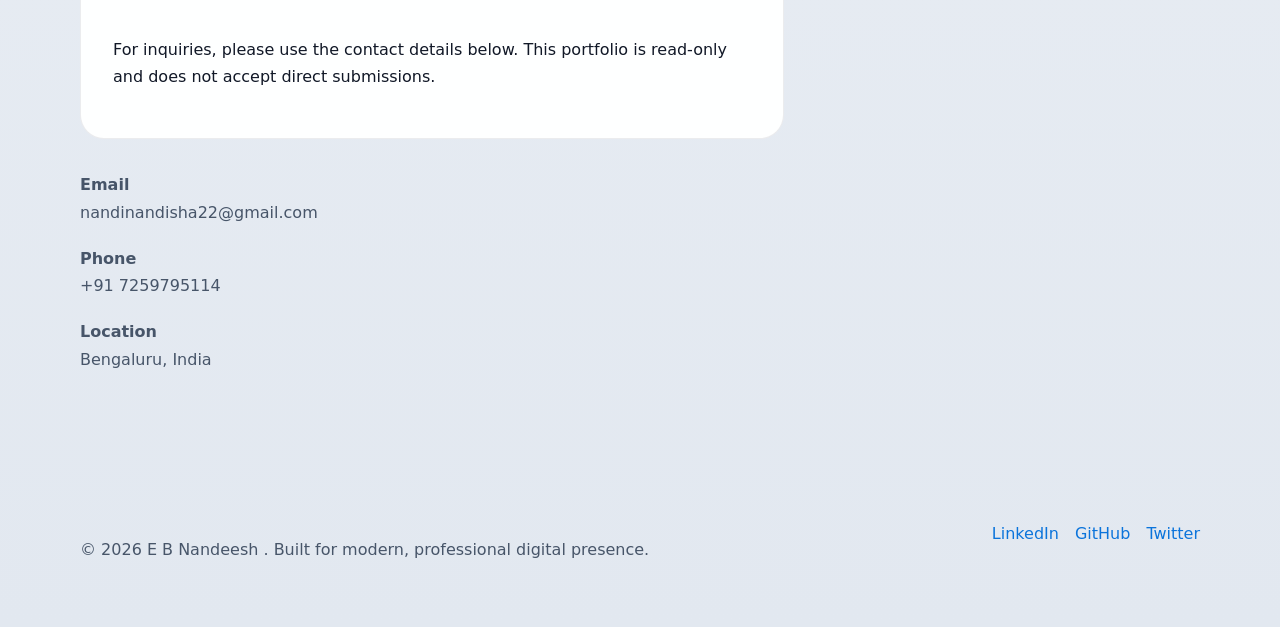
==== commit 526cd8aa: "Replace theme toggle button text with icon" ====
--- a/index.html
+++ b/index.html
@@ -11,11 +11,11 @@
         <div class="container">
             <a class="brand" href="#home">E B Nandeesh</a>
             <button class="nav-toggle" id="navToggle">Menu</button>
-            <button class="theme-toggle" id="themeToggle" type="button" aria-label="Toggle light and dark theme">Dark Mode</button>
             <nav class="site-nav" id="siteNav">
                 <a href="#about">About</a>
                 <a href="#projects">Projects</a>
                 <a href="#contact">Contact</a>
+                <button class="theme-toggle" id="themeToggle" type="button" aria-label="Toggle theme"> <span id="themeIcon">🌙</span> </button>
             </nav>
         </div>
     </header>
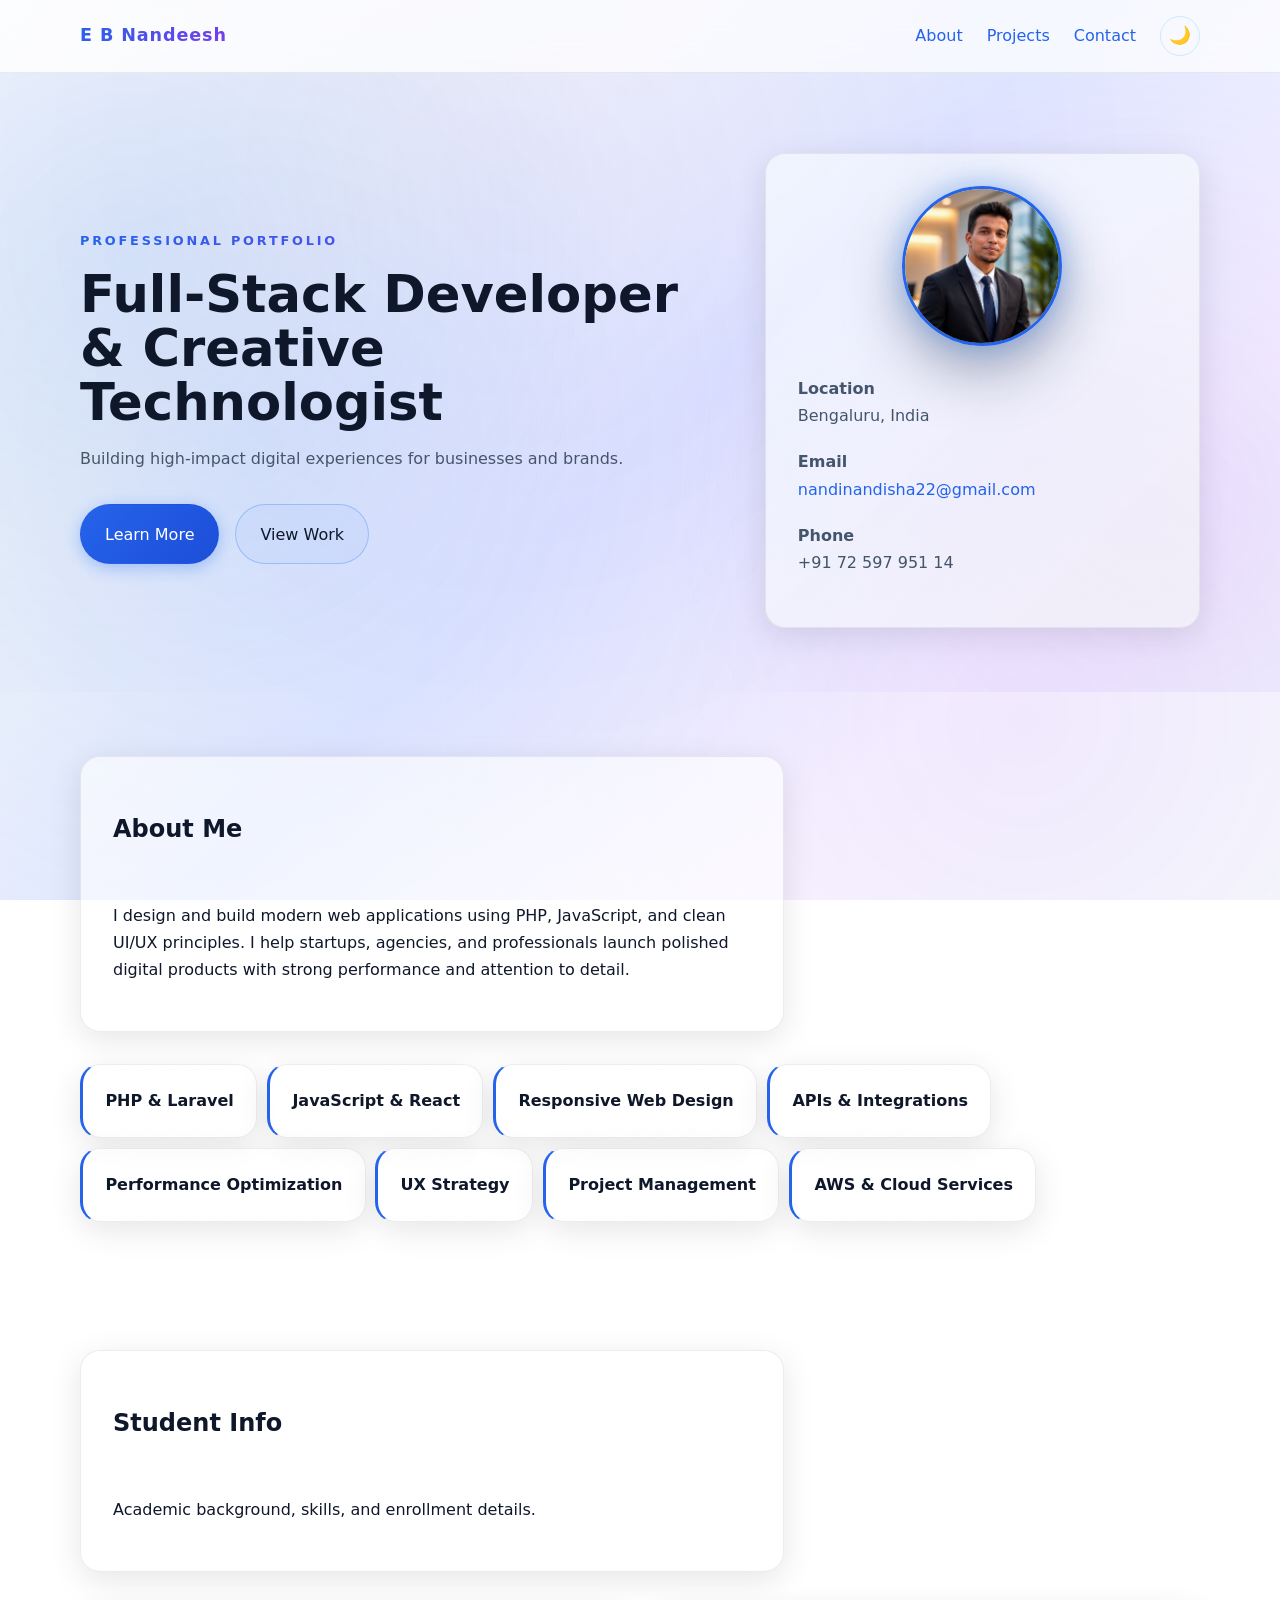
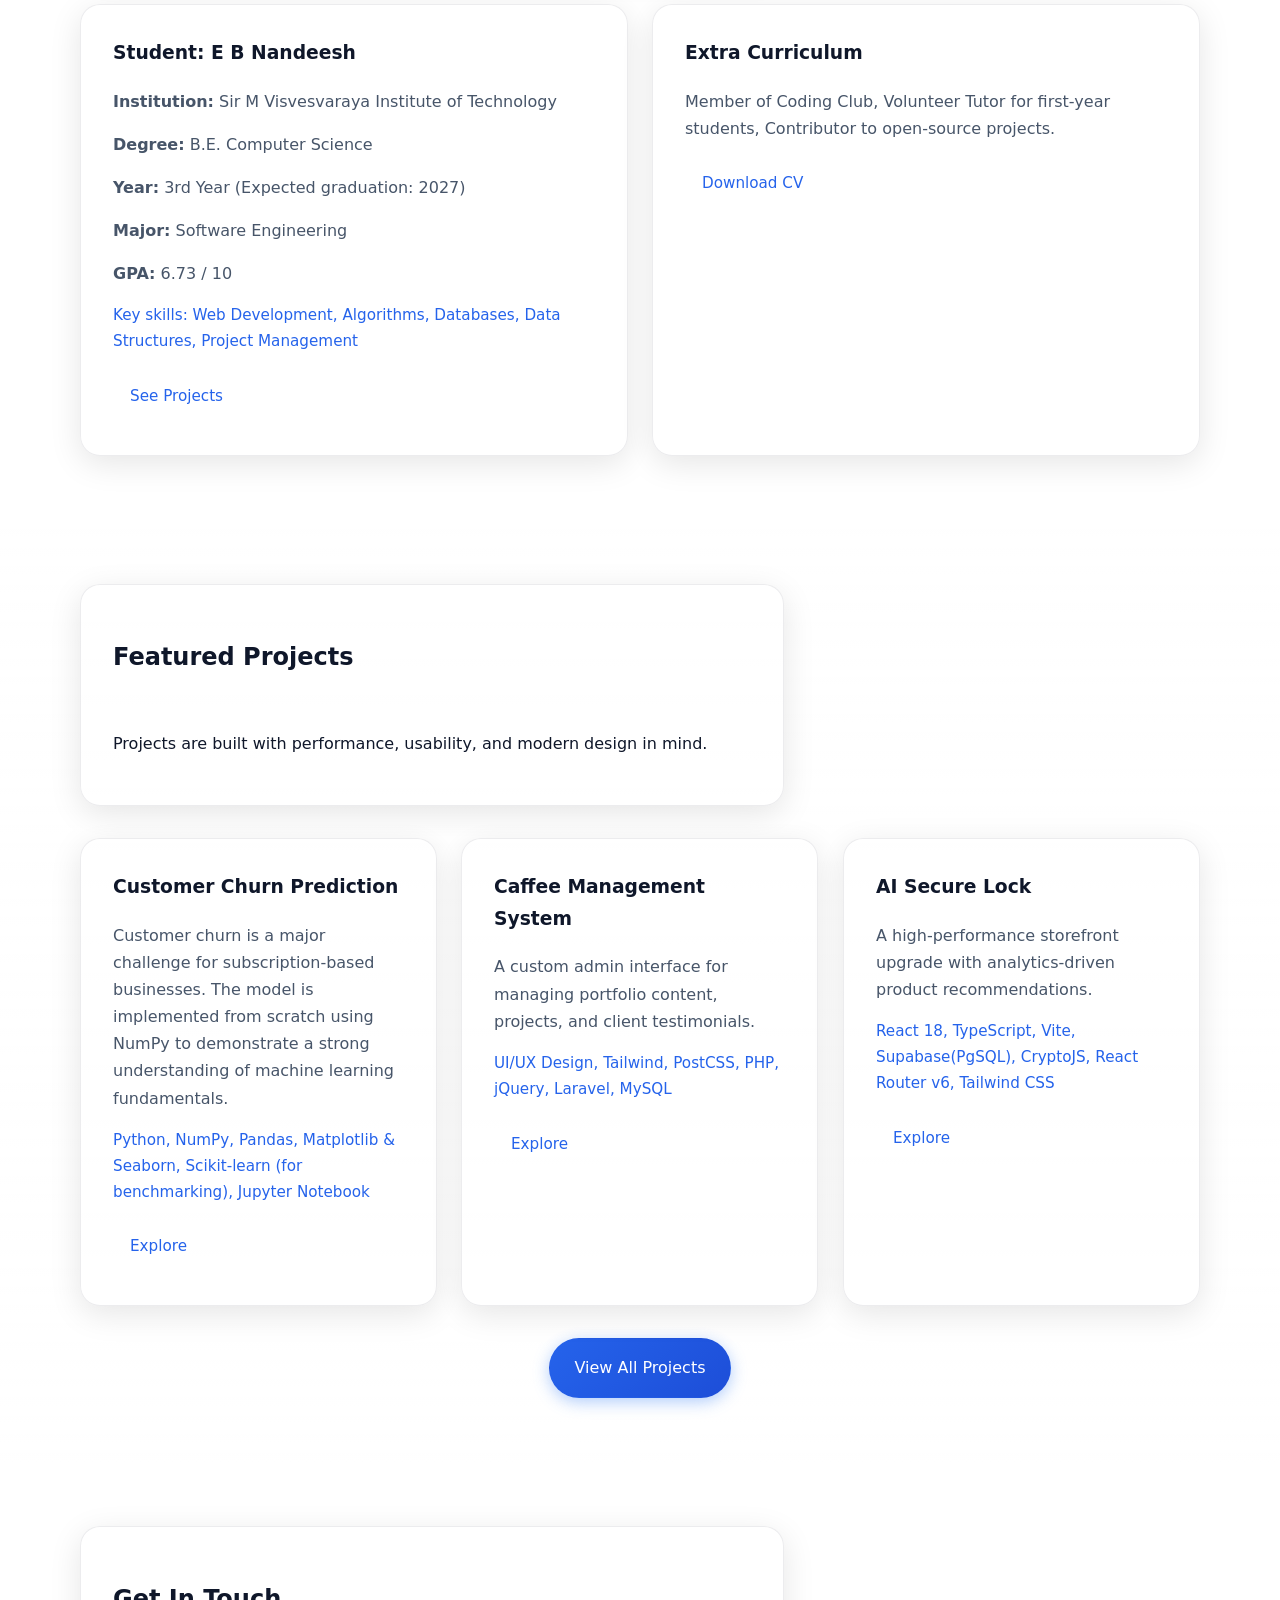
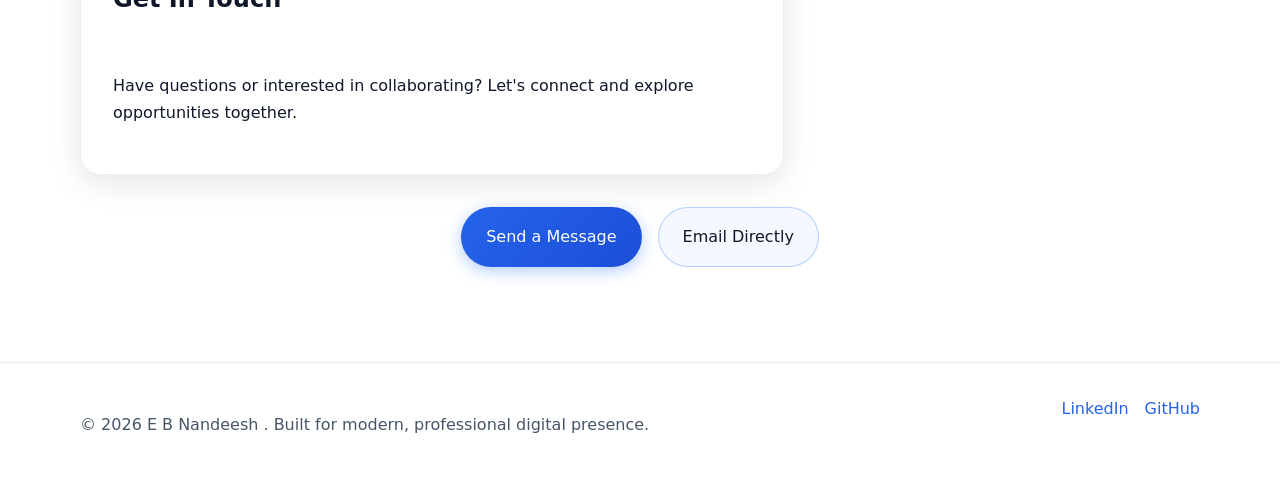
==== commit be4ca597: "additional_files" ====
--- a/index.html
+++ b/index.html
@@ -4,17 +4,18 @@
     <meta charset="UTF-8">
     <meta name="viewport" content="width=device-width, initial-scale=1.0">
     <title>E B Nandeesh | Portfolio</title>
+    <link rel="icon" type="image/svg+xml" href="favicon.svg">
     <link rel="stylesheet" href="assets/css/style.css">
 </head>
 <body>
     <header class="site-header">
         <div class="container">
-            <a class="brand" href="#home">E B Nandeesh</a>
+            <a class="brand" href="index.html">E B Nandeesh</a>
             <button class="nav-toggle" id="navToggle">Menu</button>
             <nav class="site-nav" id="siteNav">
-                <a href="#about">About</a>
-                <a href="#projects">Projects</a>
-                <a href="#contact">Contact</a>
+                <a href="about.html">About</a>
+                <a href="projects.html">Projects</a>
+                <a href="contact.html">Contact</a>
                 <button class="theme-toggle" id="themeToggle" type="button" aria-label="Toggle theme"> <span id="themeIcon">🌙</span> </button>
             </nav>
         </div>
@@ -22,14 +23,14 @@
 
     <main>
         <section class="hero" id="home">
-            <div class="container hero-grid">
+            <div class="container hero-grid revealable">
                 <div>
                     <p class="eyebrow">Professional Portfolio</p>
                     <h1>Full-Stack Developer & Creative Technologist</h1>
                     <p class="lead">Building high-impact digital experiences for businesses and brands.</p>
                     <div class="hero-actions">
-                        <a class="button button-primary" href="#student-info">View Student Info</a>
-                        <a class="button button-outline" href="#projects">View Work</a>
+                        <a class="button button-primary" href="about.html">Learn More</a>
+                        <a class="button button-outline" href="projects.html">View Work</a>
                     </div>
                 </div>
                 <div class="hero-card">
@@ -44,30 +45,32 @@
         </section>
 
         <section class="section" id="about">
-            <div class="container">
+            <div class="container revealable">
                 <div class="section-heading">
                     <h2>About Me</h2>
                     <p>I design and build modern web applications using PHP, JavaScript, and clean UI/UX principles. I help startups, agencies, and professionals launch polished digital products with strong performance and attention to detail.</p>
                 </div>
                 <div class="skills-grid">
-                    <article class="skill-card">PHP & Laravel</article>
-                    <article class="skill-card">JavaScript & React</article>
-                    <article class="skill-card">Responsive Web Design</article>
-                    <article class="skill-card">APIs & Integrations</article>
-                    <article class="skill-card">Performance Optimization</article>
-                    <article class="skill-card">UX Strategy</article>
+                    <article class="skill-card revealable">PHP & Laravel</article>
+                    <article class="skill-card revealable">JavaScript & React</article>
+                    <article class="skill-card revealable">Responsive Web Design</article>
+                    <article class="skill-card revealable">APIs & Integrations</article>
+                    <article class="skill-card revealable">Performance Optimization</article>
+                    <article class="skill-card revealable">UX Strategy</article>
+                    <article class="skill-card revealable">Project Management</article>
+                    <article class="skill-card revealable">AWS & Cloud Services</article>
                 </div>
             </div>
         </section>
 
         <section class="section" id="student-info">
-            <div class="container">
+            <div class="container revealable">
                 <div class="section-heading">
                     <h2>Student Info</h2>
                     <p>Academic background, skills, and enrollment details.</p>
                 </div>
                 <div class="project-grid">
-                    <article class="project-card">
+                    <article class="project-card revealable">
                         <h3>Student: E B Nandeesh</h3>
                         <p><strong>Institution:</strong> Sir M Visvesvaraya Institute of Technology</p>
                         <p><strong>Degree:</strong> B.E. Computer Science</p>
@@ -77,7 +80,7 @@
                         <p class="project-tech">Key skills: Web Development, Algorithms, Databases, Data Structures, Project Management</p>
                         <a class="button button-sm" href="#projects">See Projects</a>
                     </article>
-                    <article class="project-card">
+                    <article class="project-card revealable">
                         <h3>Extra Curriculum</h3>
                         <p>Member of Coding Club, Volunteer Tutor for first-year students, Contributor to open-source projects.</p>
                         <a class="button button-sm" href="assets/files/CV.pdf" target="_blank" rel="noopener">Download CV</a>
@@ -87,30 +90,33 @@
         </section>
 
         <section class="section section-alt" id="projects">
-            <div class="container">
+            <div class="container revealable">
                 <div class="section-heading">
                     <h2>Featured Projects</h2>
                     <p>Projects are built with performance, usability, and modern design in mind.</p>
                 </div>
                 <div class="project-grid">
-                    <article class="project-card">
+                    <article class="project-card revealable">
                         <h3>Customer Churn Prediction</h3>
                         <p>Customer churn is a major challenge for subscription-based businesses. The model is implemented from scratch using NumPy to demonstrate a strong understanding of machine learning fundamentals.</p>
                         <p class="project-tech">Python, NumPy, Pandas, Matplotlib & Seaborn, Scikit-learn (for benchmarking), Jupyter Notebook</p>
                         <a class="button button-sm" href="https://github.com/NandiNandish/Customer_Churn_Prediction" target="_blank" rel="noopener noreferrer">Explore</a>
                     </article>
-                    <article class="project-card">
+                    <article class="project-card revealable">
                         <h3>Caffee Management System</h3>
                         <p>A custom admin interface for managing portfolio content, projects, and client testimonials.</p>
                         <p class="project-tech">UI/UX Design, Tailwind, PostCSS, PHP, jQuery, Laravel, MySQL</p>
                         <a class="button button-sm" href="https://github.com/NandiNandish/Caffee-Management-System" target="_blank" rel="noopener noreferrer">Explore</a>
                     </article>
-                    <article class="project-card">
+                    <article class="project-card revealable">
                         <h3>AI Secure Lock</h3>
                         <p>A high-performance storefront upgrade with analytics-driven product recommendations.</p>
                         <p class="project-tech">React 18, TypeScript, Vite, Supabase(PgSQL), CryptoJS, React Router v6, Tailwind CSS</p>
                         <a class="button button-sm" href="https://github.com/NandiNandish/AI-Secure-Lock" target="_blank" rel="noopener noreferrer">Explore</a>
                     </article>
+                </div>
+                <div style="text-align: center; margin-top: 2rem;">
+                    <a class="button button-primary" href="projects.html">View All Projects</a>
                 </div>
             </div>
         </section>
@@ -118,15 +124,14 @@
         <!-- Testimonials removed: static, read-only portfolio now -->
 
         <section class="section section-contact" id="contact">
-            <div class="container">
-                <div class="section-heading">
-                    <h2>Contact</h2>
-                    <p>For inquiries, please use the contact details below. This portfolio is read-only and does not accept direct submissions.</p>
+            <div class="container revealable">
+                <div class="section-heading revealable">
+                    <h2>Get In Touch</h2>
+                    <p>Have questions or interested in collaborating? Let's connect and explore opportunities together.</p>
                 </div>
-                <div class="contact-info" style="max-width:720px;">
-                    <p><strong>Email</strong><br>nandinandisha22@gmail.com</p>
-                    <p><strong>Phone</strong><br>+91 7259795114</p>
-                    <p><strong>Location</strong><br>Bengaluru, India</p>
+                <div class="contact-links revealable">
+                    <a class="button button-primary" href="contact.html">Send a Message</a>
+                    <a class="button button-outline" href="https://mail.google.com/mail/u/0/#inbox?compose=nandinandisha22@gmail.com">Email Directly</a>
                 </div>
             </div>
         </section>
@@ -138,7 +143,6 @@
             <nav class="footer-nav">
                 <a href="https://www.linkedin.com/in/e-b-nandeesha-36435831b/" target="_blank" rel="noopener">LinkedIn</a>
                 <a href="https://github.com/NandiNandish" target="_blank" rel="noopener">GitHub</a>
-                <a href="https://twitter.com/nandish" target="_blank" rel="noopener">Twitter</a>
             </nav>
         </div>
     </footer>
--- a/assets/css/style.css
+++ b/assets/css/style.css
@@ -1,28 +1,40 @@
 /* Portfolio Website Styles */
 :root {
-    --bg-gradient: linear-gradient(180deg, #0b1121 0%, #101a31 100%);
-    --surface: #111827;
-    --surface-rgb: 17, 24, 39;
-    --surface-alt: #151f38;
-    --surface-alt-rgb: 21, 31, 56;
-    --text: #f8fafc;
-    --muted: #94a3b8;
-    --primary: #38bdf8;
-    --primary-dark: #0ea5e9;
-    --border: rgba(148, 163, 184, 0.18);
-    --radius: 24px;
+    /* Modern dark gradient with vibrant accents */
+    --bg-gradient: linear-gradient(135deg, #0f0f23 0%, #1a1a3e 25%, #0d1929 50%, #1a0f2e 75%, #0a0f1f 100%);
+    --surface: #0f1419;
+    --surface-rgb: 15, 20, 25;
+    --surface-alt: #16212d;
+    --surface-alt-rgb: 22, 33, 45;
+    --text: #f0f4f8;
+    --muted: #8fa1b3;
+    --primary: #3b82f6;
+    --primary-dark: #2563eb;
+    --accent: #8b5cf6;
+    --accent-light: #a78bfa;
+    --border: rgba(148, 163, 184, 0.12);
+    --radius: 20px;
+}
+
+/* Motion & animation tokens */
+:root {
+    --motion-fast: 160ms;
+    --motion-medium: 280ms;
+    --motion-ease: cubic-bezier(.2,.9,.2,1);
 }
 
 body.light {
-    --bg-gradient: linear-gradient(180deg, #f8fafc 0%, #e2e8f0 100%);
+    --bg-gradient: linear-gradient(135deg, #f8fafc 0%, #f1f5f9 25%, #e0e7ff 50%, #faf5ff 75%, #f8fafc 100%);
     --surface: #ffffff;
     --surface-rgb: 255, 255, 255;
-    --surface-alt: #f4f7fb;
-    --surface-alt-rgb: 244, 247, 251;
-    --text: #111827;
+    --surface-alt: #f8fafc;
+    --surface-alt-rgb: 248, 250, 252;
+    --text: #0f172a;
     --muted: #475569;
-    --primary: #0b74db;
-    --primary-dark: #0a66c2;
+    --primary: #2563eb;
+    --primary-dark: #1d4ed8;
+    --accent: #7c3aed;
+    --accent-light: #a78bfa;
     --border: rgba(15, 23, 42, 0.08);
 }
 
@@ -34,8 +46,34 @@
     margin: 0;
     font-family: Inter, system-ui, -apple-system, BlinkMacSystemFont, 'Segoe UI', sans-serif;
     background: var(--bg-gradient);
+    background-attachment: fixed;
     color: var(--text);
     line-height: 1.7;
+    position: relative;
+    overflow-x: hidden;
+}
+
+/* Subtle animated background pattern */
+body::before {
+    content: "";
+    position: fixed;
+    inset: 0;
+    background: 
+        radial-gradient(circle at 20% 50%, rgba(59, 130, 246, 0.08) 0%, transparent 50%),
+        radial-gradient(circle at 80% 80%, rgba(139, 92, 246, 0.08) 0%, transparent 50%),
+        radial-gradient(circle at 40% 20%, rgba(168, 85, 247, 0.05) 0%, transparent 60%);
+    pointer-events: none;
+    z-index: -1;
+    animation: shift 15s ease-in-out infinite;
+}
+
+@keyframes shift {
+    0%, 100% {
+        filter: brightness(1) saturate(1);
+    }
+    50% {
+        filter: brightness(1.05) saturate(1.1);
+    }
 }
 
 a {
@@ -60,8 +98,9 @@
     position: sticky;
     top: 0;
     z-index: 20;
-    background: rgba(var(--surface-rgb), 0.92);
-    backdrop-filter: blur(18px);
+    background: rgba(var(--surface-rgb), 0.7);
+    backdrop-filter: blur(20px);
+    -webkit-backdrop-filter: blur(20px);
     border-bottom: 1px solid var(--border);
 }
 
@@ -109,6 +148,10 @@
     font-size: 1.1rem;
     font-weight: 700;
     letter-spacing: 0.05em;
+    background: linear-gradient(135deg, var(--primary) 0%, var(--accent) 100%);
+    -webkit-background-clip: text;
+    -webkit-text-fill-color: transparent;
+    background-clip: text;
 }
 
 .site-nav {
@@ -122,9 +165,15 @@
     background: transparent;
     color: var(--text);
     border-radius: 999px;
-    padding: 0.8rem 1rem;
+    padding: 0.25rem;
+    width: 40px;
+    height: 40px;
+    display: inline-flex;
+    align-items: center;
+    justify-content: center;
+    font-size: 1.1rem;
     cursor: pointer;
-    transition: background-color 0.2s ease, color 0.2s ease, border-color 0.2s ease;
+    transition: background-color 0.18s ease, color 0.18s ease, border-color 0.18s ease, transform 0.08s ease;
 }
 
 .theme-toggle:hover {
@@ -142,6 +191,32 @@
 
 .hero {
     padding: 5rem 0 4rem;
+    position: relative;
+    z-index: 1;
+}
+
+.hero::before {
+    content: "";
+    position: absolute;
+    inset: 0;
+    background: radial-gradient(circle at 10% 30%, rgba(59, 130, 246, 0.12) 0%, transparent 40%),
+                radial-gradient(circle at 90% 70%, rgba(139, 92, 246, 0.12) 0%, transparent 40%);
+    pointer-events: none;
+    z-index: -1;
+}
+
+/* Color grading overlay for hero visuals */
+.hero-card {
+    position: relative;
+    overflow: hidden;
+}
+.hero-card::before {
+    content: "";
+    position: absolute;
+    inset: 0;
+    pointer-events: none;
+    background: linear-gradient(135deg, rgba(56,189,248,0.06) 0%, rgba(14,165,233,0.04) 30%, rgba(15,23,42,0.06) 100%);
+    mix-blend-mode: overlay;
 }
 
 .hero-grid {
@@ -154,9 +229,13 @@
 .eyebrow {
     text-transform: uppercase;
     letter-spacing: 0.22em;
-    color: var(--primary);
+    background: linear-gradient(135deg, var(--primary) 0%, var(--accent) 100%);
+    -webkit-background-clip: text;
+    -webkit-text-fill-color: transparent;
+    background-clip: text;
     font-size: 0.8rem;
     margin-bottom: 1rem;
+    font-weight: 700;
 }
 
 h1 {
@@ -191,14 +270,73 @@
     transform: translateY(-1px);
 }
 
+/* Reveal on-scroll animation */
+.revealable {
+    opacity: 0;
+    transform: translateY(14px) scale(0.996);
+    transition: opacity var(--motion-medium) var(--motion-ease), transform var(--motion-medium) var(--motion-ease);
+    will-change: opacity, transform;
+}
+.revealable.visible {
+    opacity: 1;
+    transform: none;
+}
+
+/* Subtle lift and shadow on project cards */
+.project-card {
+    transition: transform var(--motion-fast) var(--motion-ease), box-shadow var(--motion-fast) var(--motion-ease), border-color var(--motion-fast) var(--motion-ease);
+    position: relative;
+    overflow: hidden;
+}
+
+.project-card::after {
+    content: "";
+    position: absolute;
+    inset: 0;
+    background: linear-gradient(135deg, rgba(59, 130, 246, 0.08) 0%, rgba(139, 92, 246, 0.05) 100%);
+    opacity: 0;
+    transition: opacity var(--motion-fast) var(--motion-ease);
+    pointer-events: none;
+}
+
+.project-card:hover {
+    transform: translateY(-12px) scale(1.02);
+    box-shadow: 0 24px 64px rgba(59, 130, 246, 0.2), 0 0 40px rgba(139, 92, 246, 0.1);
+    border-color: var(--accent);
+}
+
+.project-card:hover::after {
+    opacity: 1;
+}
+
+/* Project Card Actions */
+.project-card-actions {
+    display: flex;
+    gap: 0.5rem;
+    flex-wrap: wrap;
+    margin-top: 1rem;
+}
+
 .button-primary {
-    background: var(--primary);
-    color: #0f172a;
+    background: linear-gradient(135deg, var(--primary) 0%, var(--primary-dark) 100%);
+    color: #ffffff;
+    box-shadow: 0 4px 16px rgba(59, 130, 246, 0.4);
+}
+
+.button-primary:hover {
+    box-shadow: 0 8px 24px rgba(59, 130, 246, 0.6);
 }
 
 .button-outline {
     color: var(--text);
-    border-color: rgba(56, 189, 248, 0.35);
+    border-color: rgba(59, 130, 246, 0.35);
+    background: rgba(59, 130, 246, 0.05);
+}
+
+.button-outline:hover {
+    background: rgba(59, 130, 246, 0.12);
+    border-color: var(--primary);
+    box-shadow: 0 4px 16px rgba(59, 130, 246, 0.2);
 }
 
 .button-sm {
@@ -212,10 +350,14 @@
 .project-card,
 .testimonial-card,
 .contact-form-wrapper {
-    background: rgba(var(--surface-rgb), 0.96);
+    background: rgba(var(--surface-rgb), 0.6);
+    backdrop-filter: blur(20px);
+    -webkit-backdrop-filter: blur(20px);
     border: 1px solid var(--border);
     border-radius: var(--radius);
     padding: 2rem;
+    box-shadow: 0 8px 32px rgba(0, 0, 0, 0.1);
+    position: relative;
 }
 
 .hero-avatar {
@@ -229,8 +371,14 @@
     height: 160px;
     border-radius: 50%;
     object-fit: cover;
-    border: 4px solid rgba(56, 189, 248, 0.24);
-    box-shadow: 0 24px 60px rgba(15, 23, 42, 0.35);
+    border: 3px solid var(--primary);
+    box-shadow: 0 0 30px rgba(59, 130, 246, 0.4), 0 24px 60px rgba(15, 23, 42, 0.35);
+    transition: transform var(--motion-medium) var(--motion-ease), box-shadow var(--motion-medium) var(--motion-ease);
+}
+
+.hero-avatar img:hover {
+    transform: scale(1.08) translateY(-4px);
+    box-shadow: 0 0 40px rgba(59, 130, 246, 0.6), 0 28px 70px rgba(15, 23, 42, 0.4);
 }
 
 .hero-card p,
@@ -241,10 +389,12 @@
 
 .section {
     padding: 4rem 0;
+    position: relative;
 }
 
 .section-alt {
-    background: rgba(var(--surface-rgb), 0.72);
+    background: linear-gradient(180deg, rgba(var(--surface-rgb), 0.3) 0%, rgba(var(--surface-rgb), 0.5) 100%);
+    backdrop-filter: blur(10px);
 }
 
 .section-heading {
@@ -269,6 +419,32 @@
 .skill-card {
     padding: 1.4rem;
     font-weight: 600;
+    background: linear-gradient(135deg, rgba(var(--surface-rgb), 0.7) 0%, rgba(var(--surface-rgb), 0.5) 100%);
+    transition: all var(--motion-fast) var(--motion-ease);
+    position: relative;
+    border-left: 3px solid var(--primary);
+}
+
+.skill-card::before {
+    content: "";
+    position: absolute;
+    inset: 0;
+    background: linear-gradient(135deg, rgba(59, 130, 246, 0.1) 0%, rgba(139, 92, 246, 0.05) 100%);
+    border-radius: 18px;
+    opacity: 0;
+    transition: opacity var(--motion-fast) var(--motion-ease);
+    pointer-events: none;
+}
+
+.skill-card:hover {
+    transform: translateY(-6px) scale(1.02);
+    background: linear-gradient(135deg, rgba(var(--surface-rgb), 0.8) 0%, rgba(var(--surface-rgb), 0.6) 100%);
+    border-left-color: var(--accent);
+    box-shadow: 0 12px 40px rgba(59, 130, 246, 0.15);
+}
+
+.skill-card:hover::before {
+    opacity: 1;
 }
 
 .project-grid {
@@ -361,6 +537,10 @@
 
 .site-footer {
     padding: 2rem 0 3rem;
+    border-top: 1px solid var(--border);
+    position: relative;
+    background: rgba(var(--surface-rgb), 0.3);
+    backdrop-filter: blur(10px);
 }
 
 .footer-grid {
@@ -414,3 +594,464 @@
         display: inline-flex;
     }
 }
+
+/* Timeline Styles */
+.timeline {
+    position: relative;
+    padding: 1rem 0;
+}
+
+.timeline::before {
+    content: "";
+    position: absolute;
+    left: 0;
+    top: 0;
+    bottom: 0;
+    width: 2px;
+    background: linear-gradient(180deg, var(--primary) 0%, var(--accent) 100%);
+    border-radius: 999px;
+}
+
+.timeline-item {
+    margin-left: 2rem;
+    padding: 1.5rem 0 2rem;
+    position: relative;
+}
+
+.timeline-marker {
+    position: absolute;
+    left: -0.9rem;
+    top: 1.5rem;
+    width: 14px;
+    height: 14px;
+    border-radius: 50%;
+    background: var(--primary);
+    border: 3px solid var(--surface);
+    box-shadow: 0 0 0 4px rgba(59, 130, 246, 0.2);
+}
+
+.timeline-item:hover .timeline-marker {
+    background: var(--accent);
+    box-shadow: 0 0 0 4px rgba(139, 92, 246, 0.3);
+}
+
+.timeline-content h3 {
+    margin: 0 0 0.5rem;
+}
+
+/* Project Detail Styles */
+.project-detail {
+    background: rgba(var(--surface-rgb), 0.6);
+    backdrop-filter: blur(20px);
+    border: 1px solid var(--border);
+    border-radius: var(--radius);
+    padding: 3rem 2rem;
+    margin-bottom: 2rem;
+    position: relative;
+    overflow: hidden;
+}
+
+.project-detail::before {
+    content: "";
+    position: absolute;
+    inset: 0;
+    background: linear-gradient(135deg, rgba(59, 130, 246, 0.05) 0%, rgba(139, 92, 246, 0.05) 100%);
+    pointer-events: none;
+}
+
+.project-detail-grid {
+    display: grid;
+    grid-template-columns: 2fr 1fr;
+    gap: 3rem;
+    align-items: start;
+    position: relative;
+    z-index: 1;
+}
+
+.project-detail-grid.reverse {
+    direction: rtl;
+}
+
+.project-detail-grid.reverse > * {
+    direction: ltr;
+}
+
+.project-detail h2 {
+    margin-top: 0;
+}
+
+.detail-section {
+    margin: 2rem 0;
+}
+
+.detail-section h3 {
+    color: var(--primary);
+    margin-bottom: 0.8rem;
+}
+
+.feature-list {
+    list-style: none;
+    padding: 0;
+    margin: 1rem 0;
+}
+
+.feature-list li {
+    padding: 0.6rem 0 0.6rem 1.8rem;
+    position: relative;
+}
+
+.feature-list li::before {
+    content: "→";
+    position: absolute;
+    left: 0;
+    color: var(--accent);
+    font-weight: bold;
+}
+
+.detail-tags {
+    display: flex;
+    flex-wrap: wrap;
+    gap: 0.8rem;
+    margin: 1.5rem 0;
+}
+
+.project-tech-tag {
+    display: inline-block;
+    padding: 0.4rem 0.8rem;
+    background: rgba(59, 130, 246, 0.12);
+    border: 1px solid rgba(59, 130, 246, 0.3);
+    border-radius: 12px;
+    font-size: 0.85rem;
+    color: var(--primary);
+    font-weight: 500;
+}
+
+.project-actions {
+    display: flex;
+    gap: 1rem;
+    flex-wrap: wrap;
+    margin-top: 2rem;
+}
+
+.project-detail-stats {
+    display: grid;
+    gap: 1rem;
+}
+
+.stat-box {
+    background: rgba(var(--surface-rgb), 0.8);
+    border: 1px solid var(--border);
+    border-radius: 16px;
+    padding: 1.4rem;
+    text-align: center;
+    transition: all var(--motion-fast) var(--motion-ease);
+}
+
+.stat-box:hover {
+    background: rgba(var(--surface-rgb), 0.95);
+    border-color: var(--primary);
+    transform: translateY(-4px);
+    box-shadow: 0 12px 32px rgba(59, 130, 246, 0.15);
+}
+
+.stat-label {
+    display: block;
+    color: var(--muted);
+    font-size: 0.85rem;
+    text-transform: uppercase;
+    letter-spacing: 0.1em;
+    margin-bottom: 0.5rem;
+}
+
+.stat-value {
+    display: block;
+    font-size: 1.8rem;
+    font-weight: 700;
+    color: var(--primary);
+}
+
+/* Skills Matrix */
+.skills-matrix {
+    display: grid;
+    grid-template-columns: repeat(auto-fit, minmax(280px, 1fr));
+    gap: 2rem;
+}
+
+.skill-group {
+    background: rgba(var(--surface-rgb), 0.6);
+    backdrop-filter: blur(20px);
+    border: 1px solid var(--border);
+    border-radius: var(--radius);
+    padding: 1.8rem;
+    transition: all var(--motion-medium) var(--motion-ease);
+}
+
+.skill-group:hover {
+    transform: translateY(-8px);
+    box-shadow: 0 16px 48px rgba(59, 130, 246, 0.15);
+    border-color: var(--accent);
+}
+
+.skill-group h3 {
+    margin-top: 0;
+    color: var(--primary);
+}
+
+.skills-grid {
+    display: flex;
+    flex-wrap: wrap;
+    gap: 0.6rem;
+}
+
+.skill-tag {
+    display: inline-block;
+    padding: 0.5rem 1rem;
+    background: linear-gradient(135deg, rgba(59, 130, 246, 0.1) 0%, rgba(139, 92, 246, 0.05) 100%);
+    border: 1px solid rgba(59, 130, 246, 0.2);
+    border-radius: 20px;
+    font-size: 0.85rem;
+    font-weight: 500;
+    transition: all var(--motion-fast) var(--motion-ease);
+}
+
+.skill-tag:hover {
+    background: linear-gradient(135deg, rgba(59, 130, 246, 0.2) 0%, rgba(139, 92, 246, 0.1) 100%);
+    border-color: var(--primary);
+    transform: translateY(-2px);
+}
+
+/* Achievement Cards */
+.achievements-grid {
+    display: grid;
+    grid-template-columns: repeat(auto-fit, minmax(240px, 1fr));
+    gap: 1.5rem;
+}
+
+.achievement-card {
+    background: rgba(var(--surface-rgb), 0.6);
+    backdrop-filter: blur(20px);
+    border: 1px solid var(--border);
+    border-radius: var(--radius);
+    padding: 1.8rem;
+    transition: all var(--motion-fast) var(--motion-ease);
+}
+
+.achievement-card:hover {
+    transform: translateY(-8px) scale(1.02);
+    box-shadow: 0 16px 48px rgba(59, 130, 246, 0.2);
+    border-color: var(--accent);
+}
+
+.achievement-card h3 {
+    margin-top: 0;
+    color: var(--text);
+}
+
+/* Form Elements */
+.form-group {
+    display: grid;
+    gap: 0.5rem;
+    margin-bottom: 1.2rem;
+}
+
+.contact-form input,
+.contact-form textarea,
+.contact-form select {
+    width: 100%;
+    border: 1px solid var(--border);
+    border-radius: 12px;
+    padding: 0.95rem 1rem;
+    background: rgba(var(--surface-rgb), 0.8);
+    color: var(--text);
+    font-family: inherit;
+    transition: all var(--motion-fast) var(--motion-ease);
+}
+
+.contact-form input:focus,
+.contact-form textarea:focus,
+.contact-form select:focus {
+    outline: none;
+    border-color: var(--primary);
+    background: rgba(var(--surface-rgb), 0.95);
+    box-shadow: 0 0 0 3px rgba(59, 130, 246, 0.1);
+}
+
+.contact-form textarea {
+    resize: vertical;
+}
+
+.contact-form select {
+    cursor: pointer;
+}
+
+/* Contact Grid */
+.contact-grid {
+    display: grid;
+    grid-template-columns: 1fr 1fr;
+    gap: 2rem;
+    align-items: start;
+}
+
+.contact-form-wrapper,
+.contact-info-wrapper {
+    background: rgba(var(--surface-rgb), 0.6);
+    backdrop-filter: blur(20px);
+    border: 1px solid var(--border);
+    border-radius: var(--radius);
+    padding: 2rem;
+}
+
+.contact-form-wrapper h2,
+.contact-info-wrapper h2 {
+    margin-top: 0;
+}
+
+.contact-info {
+    margin-bottom: 2rem;
+}
+
+.contact-info h3 {
+    color: var(--primary);
+    margin-bottom: 0.5rem;
+}
+
+.contact-info a {
+    display: inline-block;
+    transition: color var(--motion-fast) var(--motion-ease);
+}
+
+.contact-info a:hover {
+    text-decoration: none;
+    color: var(--accent);
+}
+
+.contact-note {
+    color: var(--muted);
+    font-size: 0.85rem;
+    margin-top: 0.3rem;
+}
+
+.social-links {
+    margin: 2rem 0;
+}
+
+.social-grid {
+    display: flex;
+    gap: 1rem;
+    flex-wrap: wrap;
+}
+
+.social-link {
+    display: inline-flex;
+    align-items: center;
+    justify-content: center;
+    width: 48px;
+    height: 48px;
+    border: 1px solid var(--border);
+    border-radius: 12px;
+    background: rgba(59, 130, 246, 0.08);
+    transition: all var(--motion-fast) var(--motion-ease);
+}
+
+.social-link:hover {
+    background: rgba(59, 130, 246, 0.2);
+    border-color: var(--primary);
+    transform: translateY(-4px);
+}
+
+.availability {
+    background: linear-gradient(135deg, rgba(59, 130, 246, 0.1) 0%, rgba(139, 92, 246, 0.05) 100%);
+    border-left: 3px solid var(--primary);
+    padding: 1rem;
+    border-radius: 8px;
+    margin-top: 1.5rem;
+}
+
+.availability h3 {
+    margin-top: 0;
+    color: var(--primary);
+}
+
+.availability-status {
+    color: #22c55e;
+    font-weight: 600;
+    margin: 0.5rem 0;
+}
+
+.availability-note {
+    color: var(--muted);
+    margin: 0.5rem 0 0;
+}
+
+/* Response Cards */
+.response-grid {
+    display: grid;
+    grid-template-columns: repeat(auto-fit, minmax(240px, 1fr));
+    gap: 1.5rem;
+}
+
+.response-card {
+    background: rgba(var(--surface-rgb), 0.6);
+    backdrop-filter: blur(20px);
+    border: 1px solid var(--border);
+    border-radius: var(--radius);
+    padding: 1.6rem;
+    transition: all var(--motion-fast) var(--motion-ease);
+}
+
+.response-card:hover {
+    transform: translateY(-6px);
+    box-shadow: 0 12px 40px rgba(59, 130, 246, 0.15);
+    border-color: var(--primary);
+}
+
+.response-card h3 {
+    margin-top: 0;
+}
+
+/* Contact Links */
+.contact-links {
+    display: flex;
+    gap: 1rem;
+    flex-wrap: wrap;
+    justify-content: center;
+    margin-top: 2rem;
+}
+
+/* Responsive */
+@media (max-width: 900px) {
+    .project-detail-grid {
+        grid-template-columns: 1fr;
+    }
+
+    .contact-grid {
+        grid-template-columns: 1fr;
+    }
+}
+
+@media (max-width: 720px) {
+    .timeline::before {
+        left: -1.5rem;
+    }
+
+    .timeline-item {
+        margin-left: 0;
+        padding-left: 1rem;
+    }
+
+    .timeline-marker {
+        left: -2.1rem;
+    }
+
+    .project-detail {
+        padding: 1.5rem 1rem;
+    }
+
+    .project-detail-stats {
+        grid-template-columns: repeat(2, 1fr);
+    }
+
+    .skills-matrix {
+        grid-template-columns: 1fr;
+    }
+}
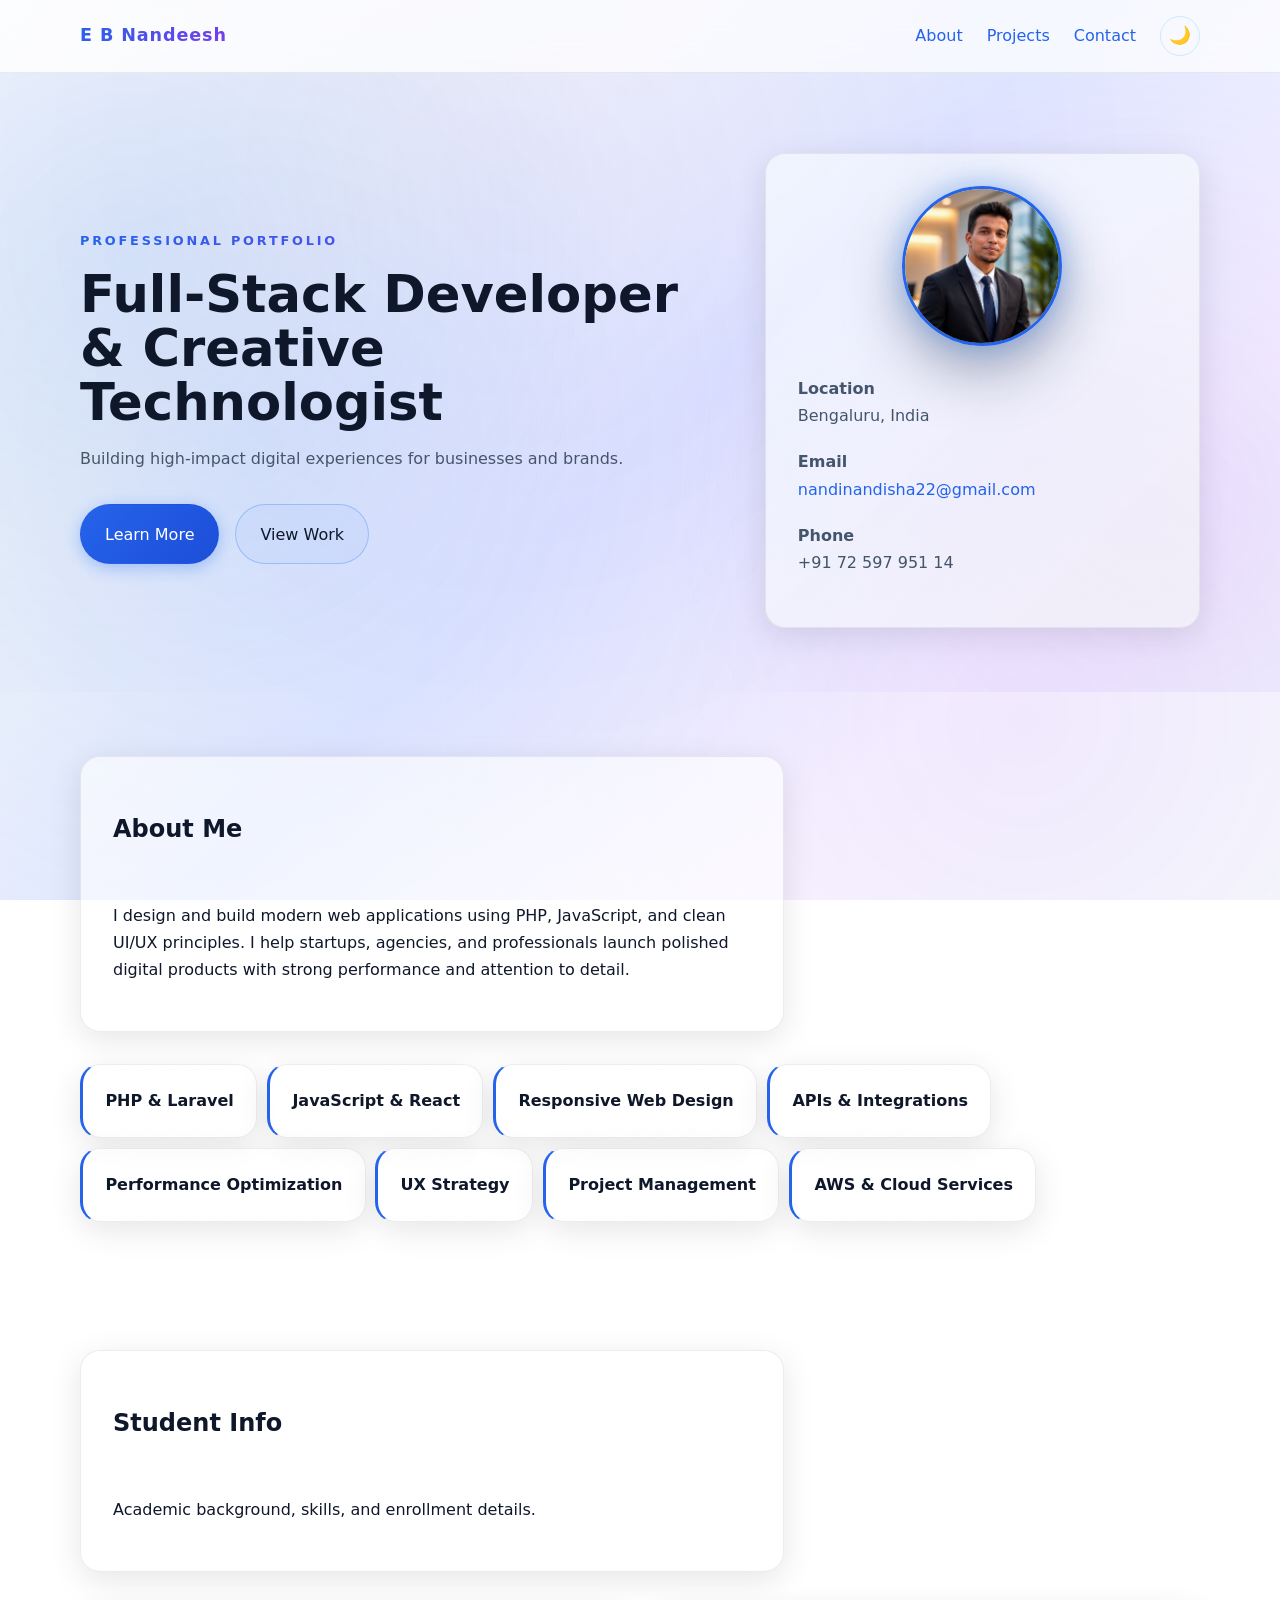
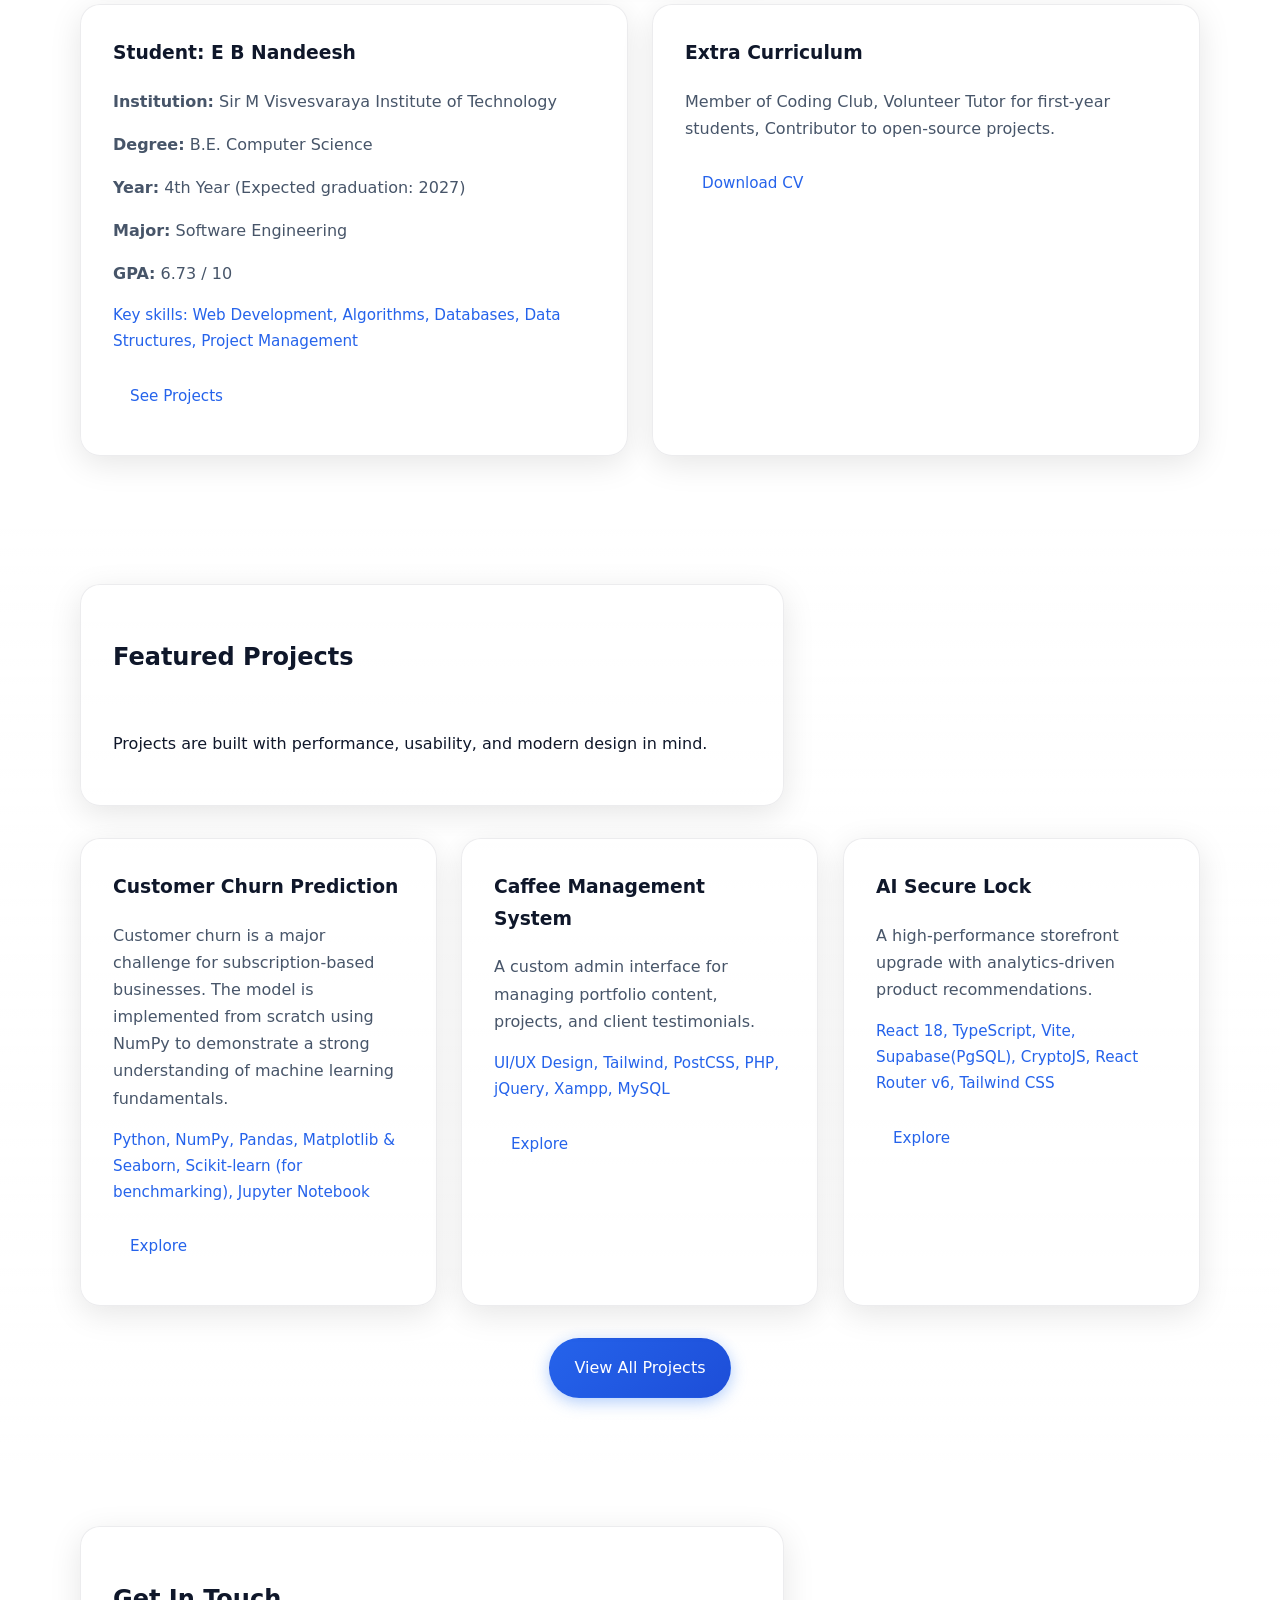
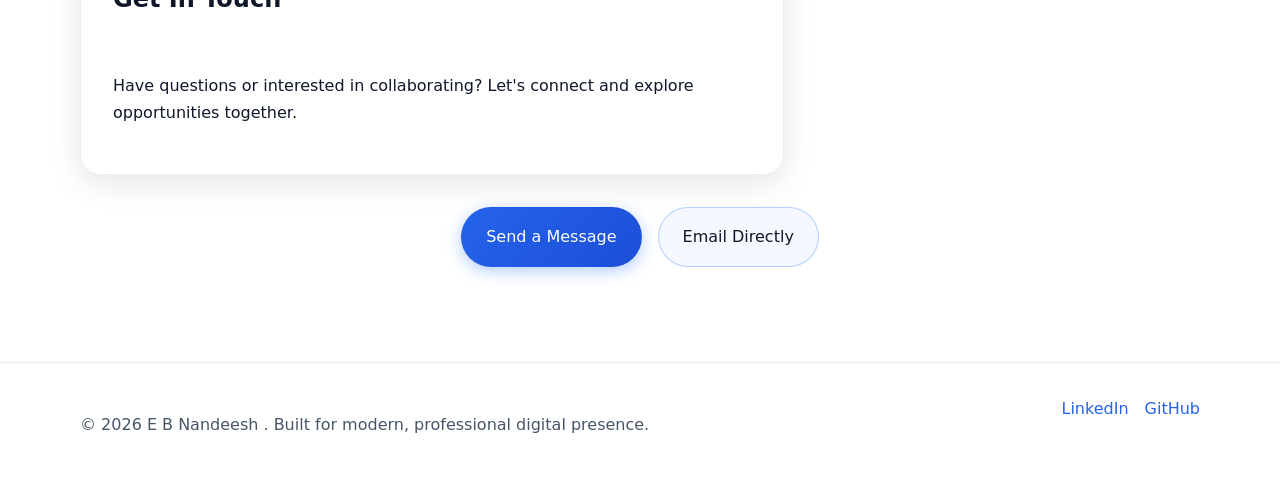
==== commit 9529a94c: "Update student year and project tech stack" ====
--- a/index.html
+++ b/index.html
@@ -74,7 +74,7 @@
                         <h3>Student: E B Nandeesh</h3>
                         <p><strong>Institution:</strong> Sir M Visvesvaraya Institute of Technology</p>
                         <p><strong>Degree:</strong> B.E. Computer Science</p>
-                        <p><strong>Year:</strong> 3rd Year (Expected graduation: 2027)</p>
+                        <p><strong>Year:</strong> 4th Year (Expected graduation: 2027)</p>
                         <p><strong>Major:</strong> Software Engineering</p>
                         <p><strong>GPA:</strong> 6.73 / 10</p>
                         <p class="project-tech">Key skills: Web Development, Algorithms, Databases, Data Structures, Project Management</p>
@@ -105,7 +105,7 @@
                     <article class="project-card revealable">
                         <h3>Caffee Management System</h3>
                         <p>A custom admin interface for managing portfolio content, projects, and client testimonials.</p>
-                        <p class="project-tech">UI/UX Design, Tailwind, PostCSS, PHP, jQuery, Laravel, MySQL</p>
+                        <p class="project-tech">UI/UX Design, Tailwind, PostCSS, PHP, jQuery, Xampp, MySQL</p>
                         <a class="button button-sm" href="https://github.com/NandiNandish/Caffee-Management-System" target="_blank" rel="noopener noreferrer">Explore</a>
                     </article>
                     <article class="project-card revealable">
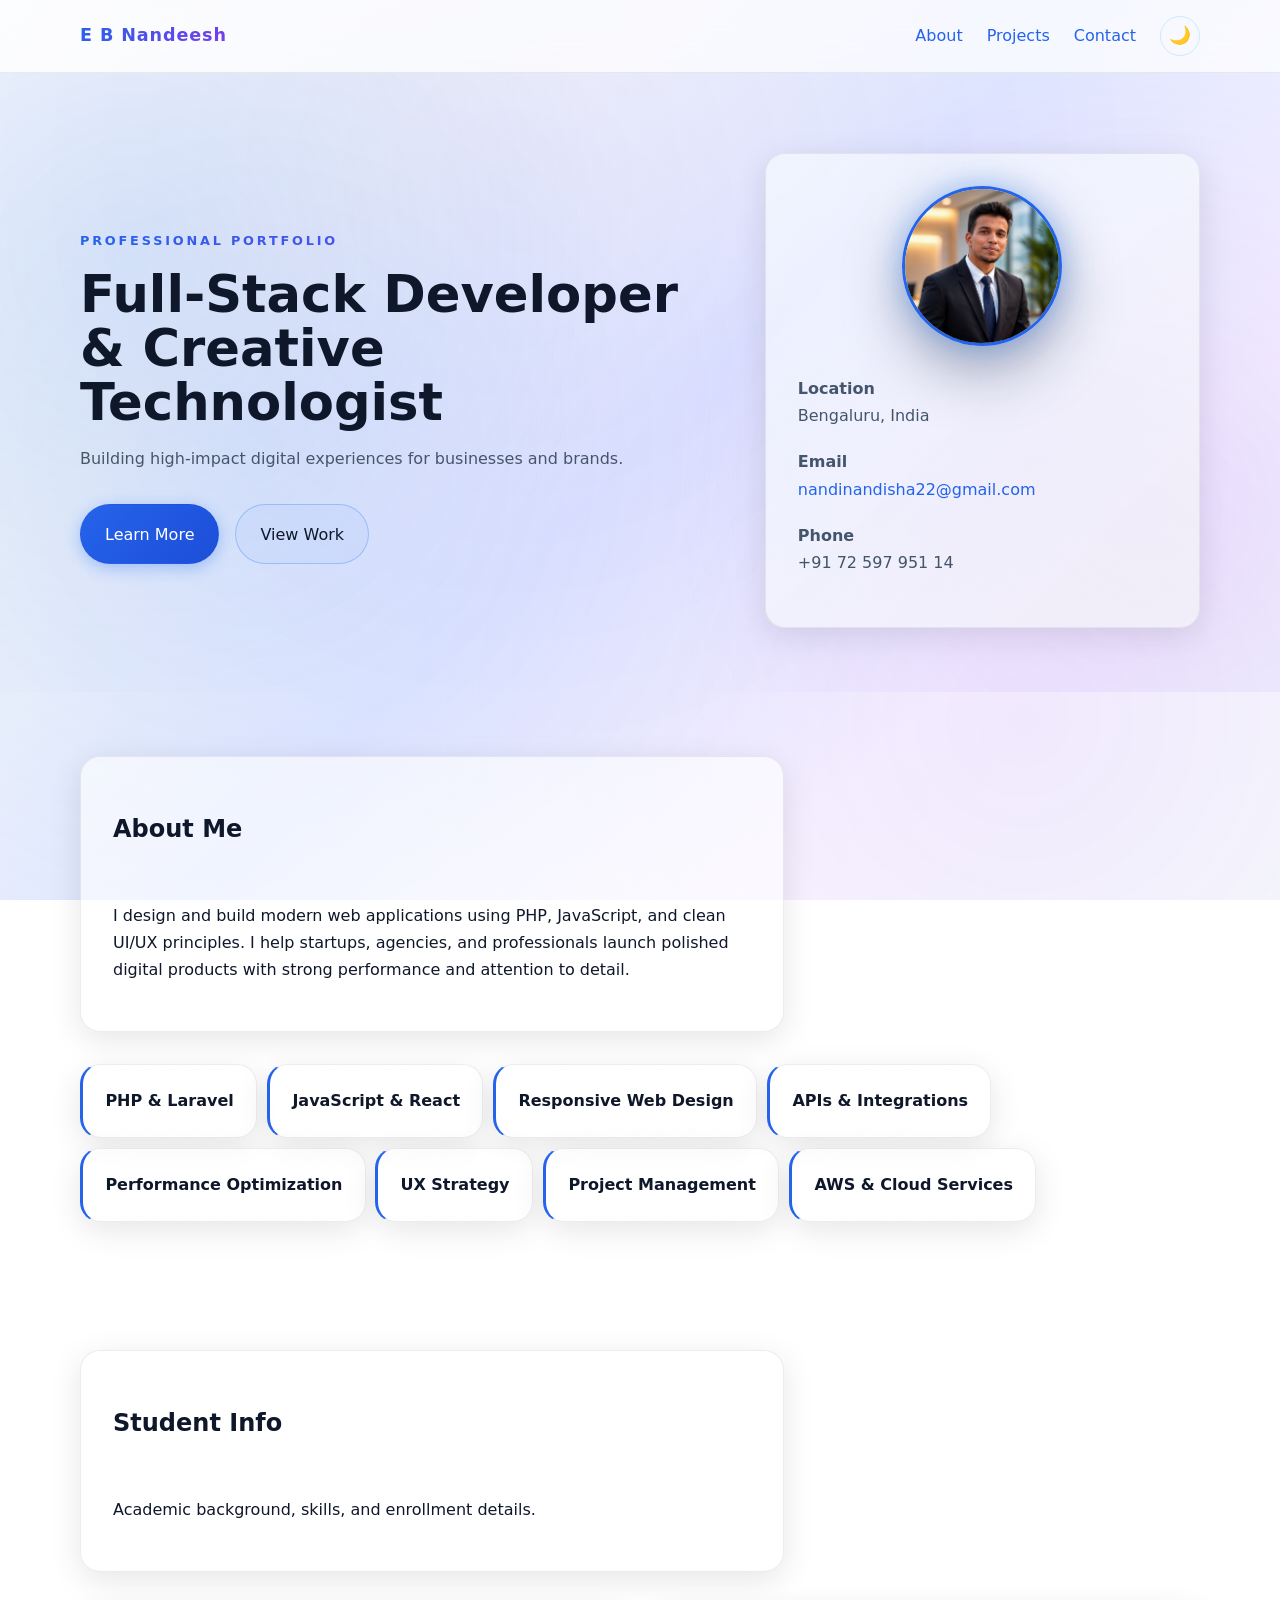
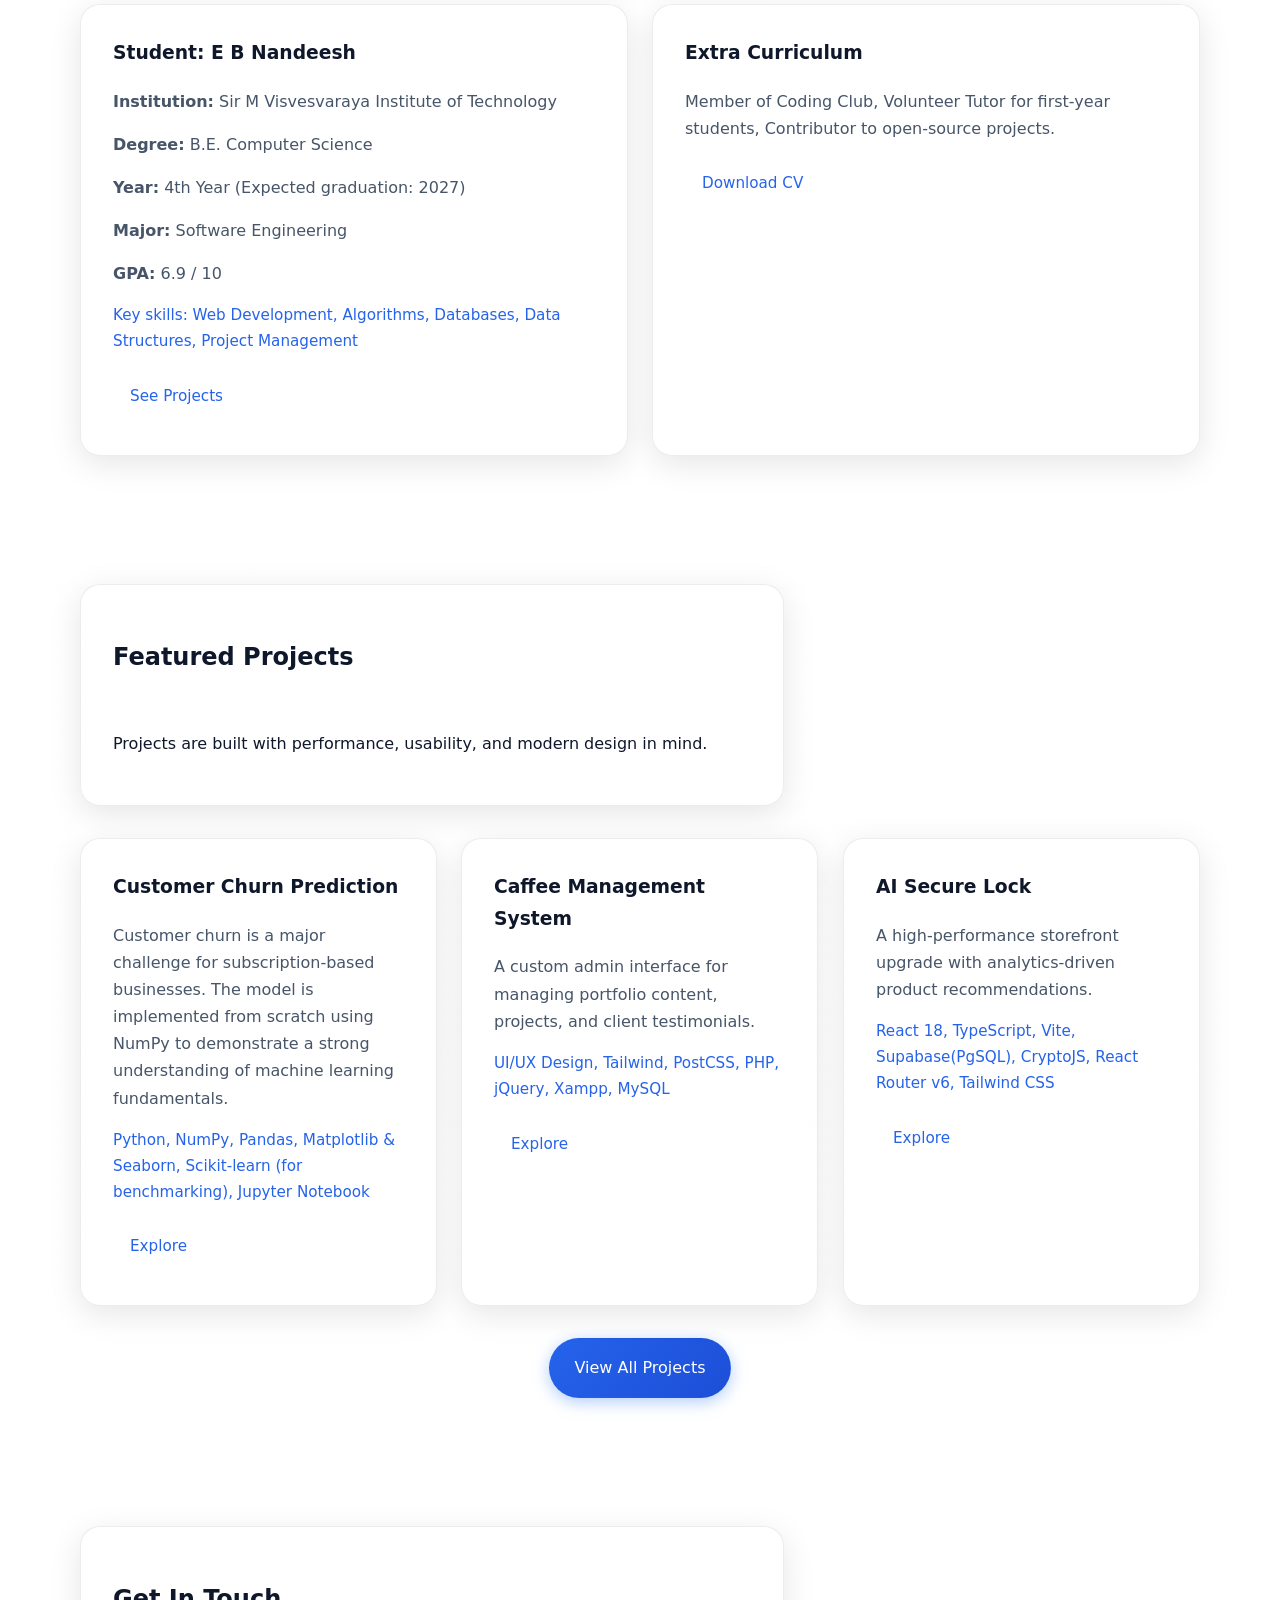
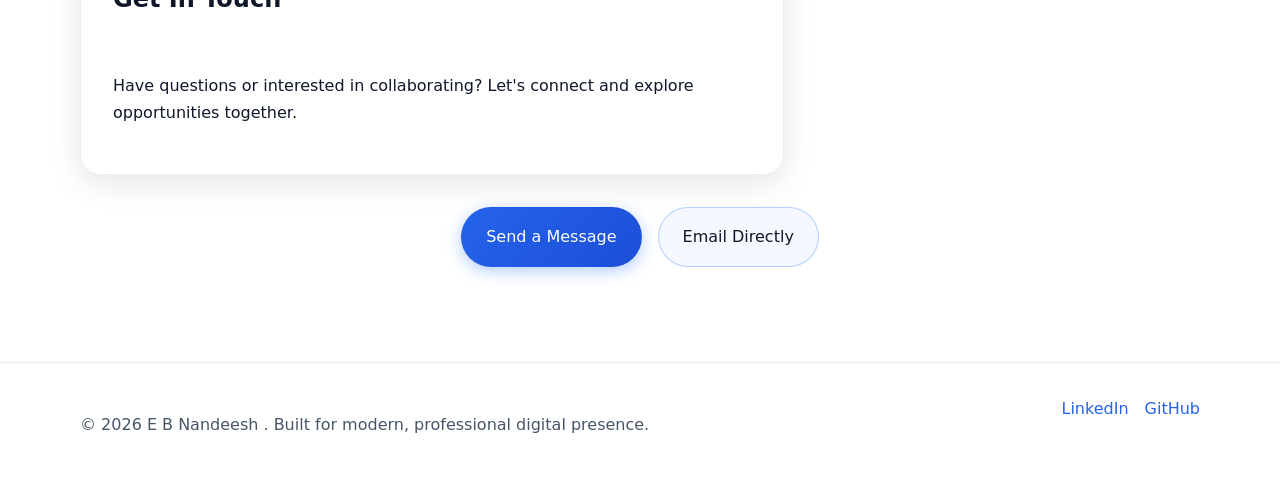
==== commit b2667d5b: "Update GPA from 6.73 to 6.9" ====
--- a/index.html
+++ b/index.html
@@ -76,7 +76,7 @@
                         <p><strong>Degree:</strong> B.E. Computer Science</p>
                         <p><strong>Year:</strong> 4th Year (Expected graduation: 2027)</p>
                         <p><strong>Major:</strong> Software Engineering</p>
-                        <p><strong>GPA:</strong> 6.73 / 10</p>
+                        <p><strong>GPA:</strong> 6.9 / 10</p>
                         <p class="project-tech">Key skills: Web Development, Algorithms, Databases, Data Structures, Project Management</p>
                         <a class="button button-sm" href="#projects">See Projects</a>
                     </article>
--- a/assets/css/style.css
+++ b/assets/css/style.css
@@ -120,6 +120,38 @@
     color: var(--muted);
 }
 
+.social-grid {
+    display: grid;
+    grid-template-columns: repeat(auto-fit, minmax(180px, 1fr));
+    gap: 20px;
+}
+
+.card {
+    text-decoration: none;
+    padding: 20px;
+    border-radius: 15px;
+    text-align: center;
+    color: white;
+    transition: 0.3s;
+}
+
+.card i {
+    font-size: 40px;
+    margin-bottom: 10px;
+    display: block;
+}
+
+.card:hover {
+    transform: translateY(-5px);
+}
+
+.whatsapp { background: #25D366; }
+.linkedin { background: #0077B5; }
+.github { background: #24292e; }
+.instagram { background: #E1306C; }
+.email { background: #EA4335; }
+.phone { background: #4285F4; }
+
 .stat-item {
     display: flex;
     align-items: center;
